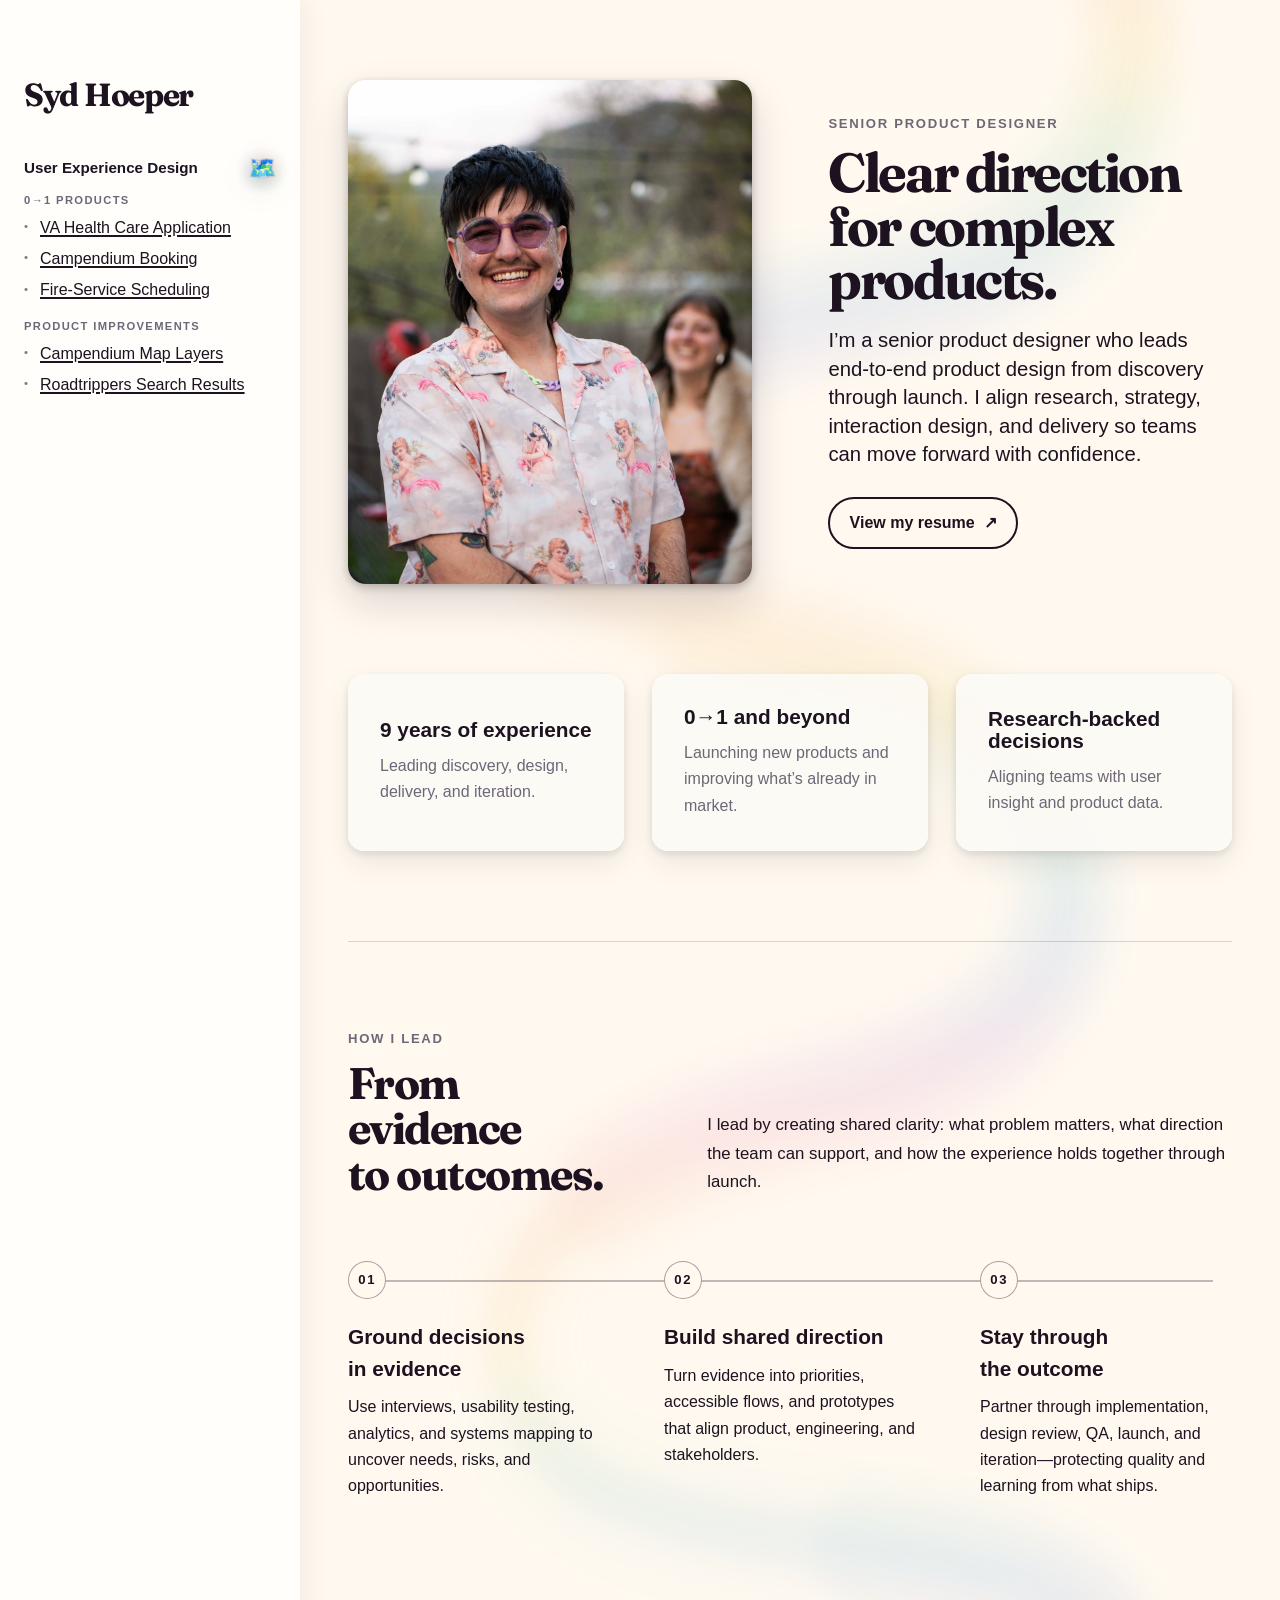
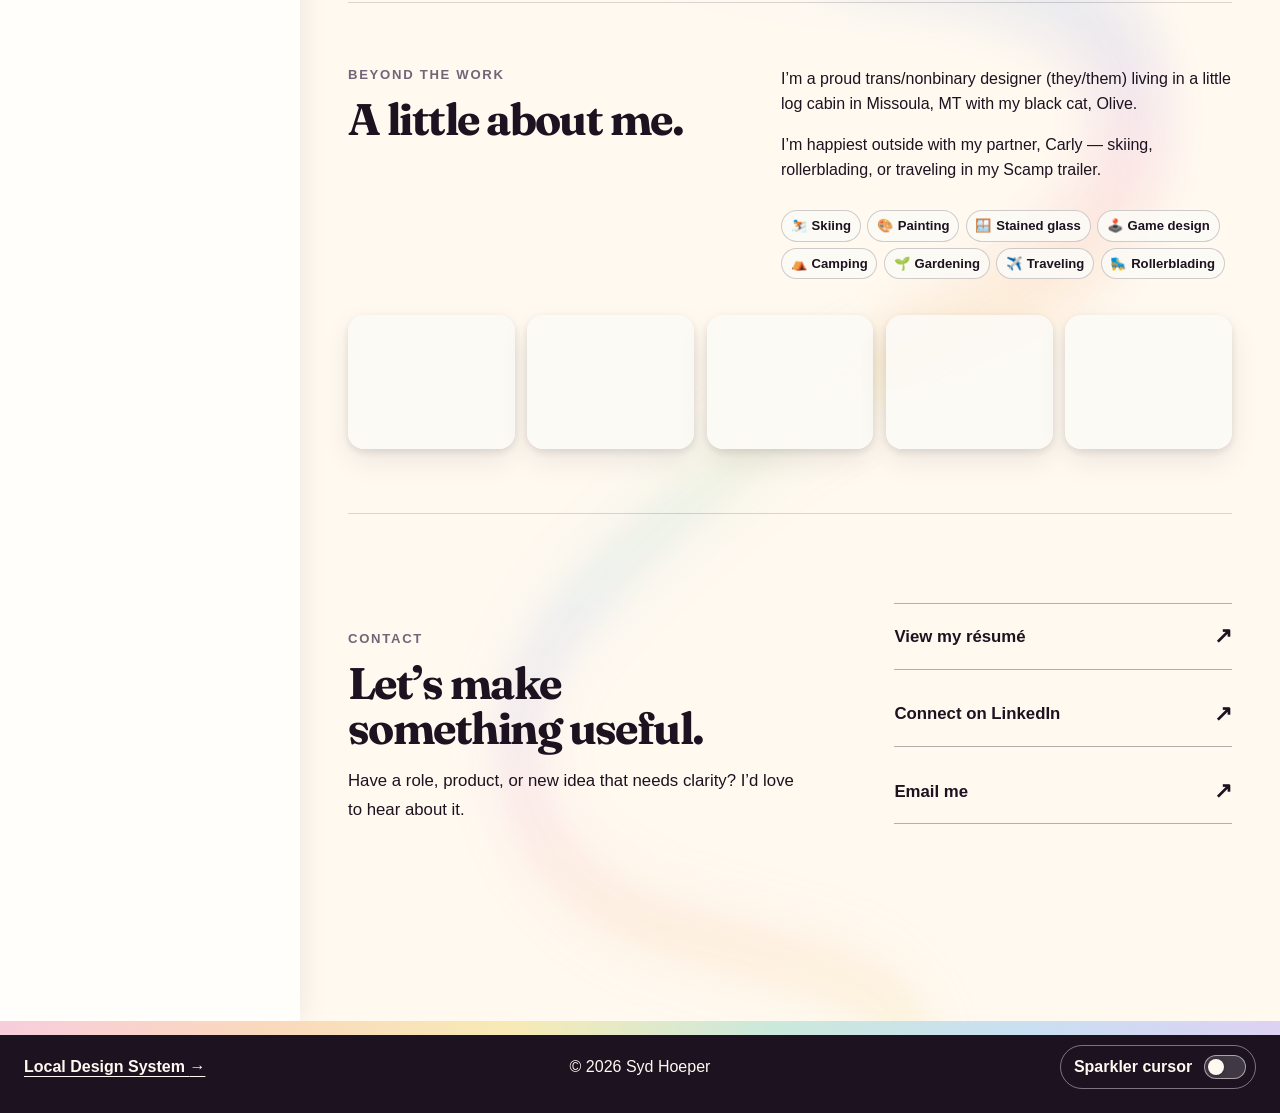
==== index.html @ aac51505 "Update portfolio contact email" ====
<!DOCTYPE html>
<html lang="en">
<head>
    <meta charset="UTF-8">

    <meta
        name="viewport"
        content="width=device-width, initial-scale=1.0"
    >

    <title>Syd Hoeper — Senior Product Designer</title>

    <meta
        name="description"
        content="Senior product designer with 9 years of experience leading end-to-end design, from discovery and research through launch and iteration."
    >
    <link rel="canonical" href="https://sphoeper.com/">

    <meta property="og:type" content="website">
    <meta property="og:site_name" content="Syd Hoeper">
    <meta property="og:url" content="https://sphoeper.com/">
    <meta property="og:title" content="Syd Hoeper — Senior Product Designer">
    <meta property="og:description" content="Senior product designer with 9 years of experience leading end-to-end design, from discovery and research through launch and iteration.">
    <meta property="og:image" content="https://sphoeper.com/images/social/syd-hoeper-social-preview.jpg">
    <meta property="og:image:width" content="1200">
    <meta property="og:image:height" content="630">
    <meta property="og:image:type" content="image/jpeg">
    <meta property="og:image:alt" content="Portrait of Syd Hoeper">

    <meta name="twitter:card" content="summary_large_image">
    <meta name="twitter:title" content="Syd Hoeper — Senior Product Designer">
    <meta name="twitter:description" content="Senior product designer with 9 years of experience leading end-to-end design, from discovery and research through launch and iteration.">
    <meta name="twitter:image" content="https://sphoeper.com/images/social/syd-hoeper-social-preview.jpg">
    <meta name="twitter:image:alt" content="Portrait of Syd Hoeper">

    <link rel="icon" type="image/png" sizes="32x32" href="favicon-32x32.png">
    <link rel="icon" type="image/png" sizes="192x192" href="favicon-192x192.png">
    <link rel="apple-touch-icon" sizes="180x180" href="apple-touch-icon.png">

    <link rel="stylesheet" href="style.css?v=80">
</head>

<body>

    <a class="skip-link" href="#main-content">Skip to main content</a>

    <aside class="sidebar">

        <nav class="navigation">
            <div class="navigation-header">
                <a href="#home" data-page="home" class="site-title">
                    <span class="site-title-name">Syd Hoeper</span>
                </a>

                <button class="mobile-nav-toggle" type="button" aria-expanded="false" aria-controls="navigation-menu" aria-label="Open navigation menu">
                    <span class="mobile-nav-icon" aria-hidden="true"></span>
                </button>
            </div>

            <div class="navigation-menu" id="navigation-menu">
                <div class="intro-links"></div>

                <section class="navigation-group">
                    <h2>User Experience Design<span class="navigation-heading-icon" aria-hidden="true">🗺️</span></h2>

                    <p class="navigation-subgroup">0→1 Products</p>

                    <a href="#va-pdfs" data-page="va-pdfs">
                        VA Health Care Application
                    </a>

                    <a href="#booking-platform" data-page="booking-platform">
                        Campendium Booking
                    </a>

                    <a href="#scheduling-product-creation" data-page="scheduling-product-creation">
                        Fire-Service Scheduling
                    </a>

                    <p class="navigation-subgroup">Product Improvements</p>

                    <a href="#map-redesign" data-page="map-redesign">
                        Campendium Map Layers
                    </a>

                    <a href="#search-redesign" data-page="search-redesign">
                        Roadtrippers Search Results
                    </a>

                </section>

            </div>

        </nav>

    </aside>

    <div class="mobile-nav-overlay" aria-hidden="true"></div>

    <main class="main-content" id="main-content" tabindex="-1" aria-busy="true">
        <p role="status">Loading...</p>
    </main>

    <footer class="site-footer">
        <a class="site-footer-link" href="#local-design-system" data-page="local-design-system">
            Local Design System <span aria-hidden="true">→</span>
        </a>
        <p class="site-footer-copyright">&copy; 2026 Syd Hoeper</p>
        <button class="sparkler-toggle" type="button" role="switch" aria-checked="false" data-sparkler-toggle>
            <span>Sparkler cursor</span>
            <span class="sparkler-toggle-track" aria-hidden="true"></span>
        </button>
    </footer>

    <script src="script.js?v=54"></script>

</body>
</html>
---- style.css ----
@import url("https://fonts.googleapis.com/css2?family=Fraunces:opsz,wght@9..144,600;9..144,700&display=swap");

* {
    box-sizing: border-box;
}

:root {
    --color-dark: #1C1220;
    --color-dark-rgb: 28, 18, 32;
    --color-background: #FFF9F0;
    --color-sidebar-background: #FFFEFB;
    --color-text: var(--color-dark);
    --color-selected-background: var(--color-dark);
    --color-selected-text: var(--color-background);
    --color-accent: #326CBC;
    --color-muted: #6F6677;
    --color-media-stage: #232323;
    --color-media-canvas: #E8E3DC;
    --color-rainbow-pink: #F2A8C4;
    --color-rainbow-peach: #F7BD91;
    --color-rainbow-yellow: #F3DC87;
    --color-rainbow-mint: #9FD7BE;
    --color-rainbow-blue: #9BC7EA;
    --color-rainbow-lavender: #C2AFE8;
    --gradient-rainbow: linear-gradient(
        90deg,
        var(--color-rainbow-pink),
        var(--color-rainbow-peach),
        var(--color-rainbow-yellow),
        var(--color-rainbow-mint),
        var(--color-rainbow-blue),
        var(--color-rainbow-lavender)
    );
    --footer-rainbow: linear-gradient(
        90deg,
        #F8CDDC,
        #FAD8BD,
        #F8EAB5,
        #CBE9DB,
        #C9DFF2,
        #DDD2F2
    );

    --space-1: 0.25rem;
    --space-2: 0.5rem;
    --space-3: 0.75rem;
    --space-4: 1rem;
    --space-5: 1.5rem;
    --space-6: 2rem;
    --space-7: 3rem;
    --space-8: 4rem;
    --space-9: 6rem;

    --radius-sm: 10px;
    --radius-md: 16px;
    --radius-lg: 24px;
    --radius-pill: 999px;
    --border-subtle: 1px solid rgba(var(--color-dark-rgb), 0.16);
    --transition-ui: 180ms ease;
    --control-min-height: 48px;
    --control-padding: 0.85rem 1.2rem;
    --control-border: 2px solid var(--color-dark);
    --control-font-weight: 650;
    --focus-ring: 3px solid var(--color-accent);
    --focus-offset: 4px;

    --font-body: "Avenir Next", Avenir, "Helvetica Neue", Helvetica, Arial, sans-serif;
    --font-display: "Fraunces", Georgia, "Times New Roman", serif;

    --type-eyebrow-size: 0.82rem;
    --type-eyebrow-weight: 650;
    --type-eyebrow-line-height: 1.2;
    --type-eyebrow-spacing: 0.13em;
    --type-hero-size: clamp(2.8rem, 6.2cqi, 5rem);
    --type-hero-line-height: 0.98;
    --type-hero-spacing: -0.045em;
    --type-lede-size: clamp(1.25rem, 2.3cqi, 1.65rem);
    --type-lede-line-height: 1.4;
    --type-section-heading-size: clamp(2.35rem, 5cqi, 3.7rem);
    --type-section-heading-line-height: 1.02;
    --type-section-heading-spacing: -0.035em;
    --type-section-copy-size: 1.05rem;
    --type-section-copy-line-height: 1.7;
    --type-card-heading-size: 1.3rem;
    --type-card-heading-line-height: 1.25;
    --type-body-line-height: 1.65;

    --surface-card: rgba(252, 250, 246, 0.92);
    --card-padding: clamp(1.35rem, 3vw, 2rem);
    --card-radius: var(--radius-md);
    --card-heading-size: var(--type-card-heading-size);
    --card-heading-line-height: var(--type-card-heading-line-height);
    --shadow-card:
        0 3px 8px rgba(var(--color-dark-rgb), 0.11),
        0 12px 30px rgba(var(--color-dark-rgb), 0.08);
    --metric-size: clamp(2.4rem, 6cqi, 4.2rem);

    --text-base: 16px;
    --text-title: 48px;
    --text-heading: 32px;
    --text-subheading: 24px;

    --sidebar-width: 300px;
    --page-padding: 24px;
    --content-gutter: 48px;
    --case-study-content-inset: calc(26.47% + clamp(1.5rem, 4.4vw, 3.7rem));

}

html {
    scroll-behavior: smooth;
    overflow-x: hidden;
}

body {
    display: grid;
    grid-template-columns: var(--sidebar-width) minmax(0, 1fr);
    align-items: start;
    position: relative;
    isolation: isolate;
    margin: 0;
    background: var(--color-background);
    color: var(--color-text);
    font-family: var(--font-body);
    font-size: var(--text-base);
    overflow-x: hidden;
}

body::before {
    content: "";
    position: fixed;
    z-index: 0;
    inset: 0 auto 0 0;
    width: var(--sidebar-width);
    background: var(--color-sidebar-background);
    pointer-events: none;
}

button,
input,
select,
textarea {
    font: inherit;
}

:focus-visible {
    outline: var(--focus-ring);
    outline-offset: var(--focus-offset);
}

a {
    color: var(--color-text);
    text-decoration-color: currentColor;
    text-decoration-thickness: 2px;
    text-underline-offset: 3px;
    transition: color var(--transition-ui), text-decoration-color var(--transition-ui);
}

.visually-hidden {
    position: absolute !important;
    width: 1px !important;
    height: 1px !important;
    padding: 0 !important;
    margin: -1px !important;
    overflow: hidden !important;
    clip: rect(0, 0, 0, 0) !important;
    white-space: nowrap !important;
    border: 0 !important;
}

.skip-link {
    position: fixed;
    z-index: 1000;
    top: 0.75rem;
    left: 0.75rem;
    padding: 0.75rem 1rem;
    background: var(--color-dark);
    color: var(--color-background);
    font-weight: 700;
    transform: translateY(calc(-100% - 1rem));
}

.skip-link:focus {
    transform: translateY(0);
}

a:hover {
    color: var(--color-accent);
    text-decoration-line: underline;
    text-decoration-color: var(--color-accent);
    text-decoration-thickness: 2px;
    text-underline-offset: 3px;
}

.sidebar {
    position: relative;
    z-index: 1;
    width: var(--sidebar-width);
    min-width: 0;
    min-height: 100vh;
    align-self: stretch;

    padding: 80px var(--page-padding);

    background: var(--color-sidebar-background);
    box-shadow: 6px 0 24px rgba(var(--color-dark-rgb), 0.06);
}

.navigation {
    width: 100%;
}

.navigation-header,
.navigation-menu {
    width: 100%;
}

.mobile-nav-toggle,
.mobile-nav-overlay {
    display: none;
}

.site-title {
    display: flex;
    flex-direction: column;
    align-items: flex-start;
    gap: 0.55rem;
    white-space: nowrap;

    margin-bottom: 56px;

    color: var(--color-text);

    text-decoration: none !important;
}

.site-title-name {
    font-family: var(--font-display);
    font-size: 32px;
    font-weight: 700;
    line-height: 0.92;
    letter-spacing: -0.04em;
}

.site-title:hover {
    color: var(--color-accent);
    opacity: 1;
    text-decoration-line: underline !important;
    text-decoration-color: var(--color-accent) !important;
}

.intro-links {
    margin-bottom: 42px;
}

.intro-links:empty {
    display: none;
}

.navigation-group {
    margin: 0;
    padding: 0 0 36px;
}

.navigation-group + .navigation-group {
    padding-top: 34px;
    border-top: 1px solid rgba(var(--color-dark-rgb), 0.12);
}

.navigation-group:last-child {
    padding-bottom: 0;
}

.navigation-subgroup {
    margin: 18px 0 7px;
    color: var(--color-muted);
    font-size: 0.7rem;
    font-weight: 700;
    line-height: 1.2;
    letter-spacing: 0.12em;
    text-transform: uppercase;
}

.navigation-group h2 + .navigation-subgroup {
    margin-top: 0;
}

.navigation h2 {
    display: grid;
    grid-template-columns: minmax(0, 1fr) 28px;
    align-items: center;
    column-gap: 10px;
    min-height: 28px;
    margin: 0 0 12px;
    font-size: 0.95rem;
    line-height: 1.2;
    font-weight: 650;
    white-space: nowrap;
}

.navigation-heading-icon {
    position: relative;
    isolation: isolate;
    display: grid;
    width: 28px;
    height: 28px;
    margin: 0;
    justify-self: end;
    font-size: 1.45rem;
    font-weight: 400;
    line-height: 1;
    place-items: center;
    filter:
        drop-shadow(0 4px 7px rgba(var(--color-dark-rgb), 0.18))
        drop-shadow(0 8px 14px rgba(var(--color-dark-rgb), 0.08));
}

.navigation-heading-icon::before {
    position: absolute;
    z-index: -1;
    inset: -3px;
    border-radius: 50%;
    background: conic-gradient(
        var(--color-rainbow-pink),
        var(--color-rainbow-yellow),
        var(--color-rainbow-mint),
        var(--color-rainbow-blue),
        var(--color-rainbow-lavender),
        var(--color-rainbow-pink)
    );
    content: "";
    filter: blur(8px);
    opacity: 0.2;
}

.navigation a {
    display: block;

    width: fit-content;
    padding: 3px 8px;
    max-width: 100%;

    margin: 6px 0;

    color: var(--color-text);

    font-size: var(--text-base);
    line-height: 1.2;

    text-decoration: underline;
    text-decoration-thickness: 2px;
    text-underline-offset: 2px;
}

.navigation-group > a {
    position: relative;
    max-width: 100%;
    margin-left: 0;
    padding-left: 16px;
    transition: color var(--transition-ui), background-color var(--transition-ui), transform var(--transition-ui);
}

.navigation-group > a::before {
    content: "\2022";
    position: absolute;
    top: calc(3px + 0.833em);
    left: 0;
    color: currentColor;
    font-size: 0.72em;
    line-height: 1;
    opacity: 0.55;
    text-decoration: none;
    transform: translateY(-50%);
}

.navigation-group > a:hover {
    font-weight: 600;
    text-decoration-thickness: 3px;
    text-underline-offset: 4px;
    transform: translateX(3px);
}

.navigation .site-title {
    width: 100%;
    margin: 0 0 44px 0;
    padding: 0;
    text-decoration: none;
}

.navigation a:hover {
    color: var(--color-accent);
    opacity: 1;
    text-decoration-line: underline;
    text-decoration-color: var(--color-accent);
}

.navigation a.active {
    font-weight: 400;
    background: var(--color-selected-background);
    color: var(--color-selected-text);
    text-decoration: none;
}

.navigation a.active:hover {
    background: var(--color-accent);
    color: white;
    text-decoration-line: underline;
    text-decoration-color: white;
}

.navigation .site-title.active {
    background: transparent;
    color: var(--color-text);
    text-decoration: none;
    font-weight: 700;
}

.site-title,
.site-title:visited {
    text-decoration: none;
}

.main-content {
    position: relative;
    z-index: 1;
    width: 100%;
    min-height: 100vh;
    max-width: 1050px;

    padding: 80px var(--content-gutter) 120px;

    font-size: var(--text-base);
    line-height: 1.5;
}

.main-content h1 {
    margin: 0 0 0.75rem;

    font-family: var(--font-display);
    font-size: clamp(2.6rem, 5vw, 4.25rem);
    font-weight: 700;
    line-height: 0.98;
    letter-spacing: -0.035em;
    text-wrap: balance;
}

.main-content h1::after {
    display: block;
    width: clamp(76px, 11vw, 132px);
    height: 8px;
    margin-top: 0.65rem;
    border-radius: var(--radius-pill);
    background: var(--gradient-rainbow);
    content: "";
    filter: blur(3px);
    opacity: 0.46;
}

.main-content .home-page h1::after {
    content: none;
}

.main-content h2 {
    margin-top: 45px;

    font-size: var(--text-subheading);
}

.main-content:has(.not-found-page) {
    max-width: none;
}

.not-found-page {
    position: relative;
    isolation: isolate;
    display: grid;
    min-height: calc(100vh - 200px);
    place-items: center;
    overflow: hidden;
    border: var(--border-subtle);
    border-radius: var(--radius-lg);
    background: rgba(255, 254, 251, 0.62);
}

.not-found-page::before {
    content: "";
    position: absolute;
    z-index: -1;
    width: min(76vw, 760px);
    aspect-ratio: 1;
    border-radius: 50%;
    background:
        conic-gradient(
            from 35deg,
            var(--color-rainbow-pink),
            var(--color-rainbow-yellow),
            var(--color-rainbow-mint),
            var(--color-rainbow-blue),
            var(--color-rainbow-lavender),
            var(--color-rainbow-pink)
        );
    opacity: 0.18;
    filter: blur(72px);
    transform: translate(32%, 26%) scale(1.08, 0.72);
}

.not-found-copy {
    width: min(100%, 690px);
    padding: clamp(2rem, 7vw, 5rem);
}

.not-found-copy > p:not(.project-eyebrow) {
    max-width: 610px;
    margin: 1.4rem 0 2rem;
    font-size: clamp(1.08rem, 2vw, 1.3rem);
    line-height: 1.65;
}

.not-found-home-link {
    display: inline-flex;
    min-height: 48px;
    align-items: center;
    gap: 0.65rem;
    padding: 0.8rem 1.25rem;
    border: 2px solid var(--color-dark);
    border-radius: var(--radius-pill);
    background: var(--color-dark);
    color: var(--color-background);
    font-weight: 700;
    text-decoration: none;
    transition: background-color var(--transition-ui), border-color var(--transition-ui), transform var(--transition-ui);
}

.not-found-home-link:hover,
.not-found-home-link:focus-visible {
    border-color: var(--color-accent);
    background: var(--color-accent);
    color: white;
    text-decoration: underline;
    text-decoration-thickness: 2px;
    text-underline-offset: 3px;
    transform: translateY(-2px);
}

/* Shared action and text-link primitives. Page-specific classes can add layout
   without redefining the site's interaction language. */
.ui-action {
    display: inline-flex;
    min-height: var(--control-min-height);
    align-items: center;
    justify-content: center;
    gap: 0.6rem;
    padding: var(--control-padding);
    border: var(--control-border);
    border-radius: var(--radius-pill);
    background: transparent;
    color: var(--color-dark);
    font-weight: var(--control-font-weight);
    line-height: 1.1;
    text-decoration: none;
    cursor: pointer;
    transition: background-color var(--transition-ui), border-color var(--transition-ui), color var(--transition-ui), transform var(--transition-ui), box-shadow var(--transition-ui);
}

.ui-action--primary {
    background: var(--color-dark);
    color: var(--color-background);
}

.ui-action:hover,
.ui-action:focus-visible {
    border-color: var(--color-accent);
    background: var(--color-accent);
    color: white;
    text-decoration: none;
    box-shadow: 0 5px 14px rgba(var(--color-dark-rgb), 0.2);
    transform: translateY(-2px);
}

.ui-action:disabled,
.ui-action[aria-disabled="true"] {
    border-color: rgba(var(--color-dark-rgb), 0.22);
    background: transparent;
    color: var(--color-muted);
    cursor: not-allowed;
    opacity: 0.62;
    box-shadow: none;
    transform: none;
}

.ui-text-link {
    color: var(--color-dark);
    font-weight: var(--control-font-weight);
    text-decoration-thickness: 2px;
    text-underline-offset: 3px;
}

.site-toast {
    position: fixed;
    z-index: 1200;
    right: clamp(1rem, 3vw, 2rem);
    bottom: clamp(1rem, 3vw, 2rem);
    max-width: min(360px, calc(100vw - 2rem));
    padding: 0.85rem 1.1rem;
    border: 1px solid rgba(255, 255, 255, 0.24);
    border-radius: var(--radius-pill);
    background: var(--color-dark);
    box-shadow: 0 10px 30px rgba(var(--color-dark-rgb), 0.28);
    color: var(--color-background);
    font-weight: var(--control-font-weight);
    opacity: 0;
    pointer-events: none;
    transform: translateY(0.75rem);
    transition: opacity var(--transition-ui), transform var(--transition-ui);
}

.site-toast.is-visible {
    opacity: 1;
    transform: translateY(0);
}

.site-toast--anchored {
    position: absolute;
    top: calc(100% + 0.5rem);
    right: auto;
    bottom: auto;
    left: 0;
    padding: 0.2rem 0;
    border: 0;
    border-radius: 0;
    background: transparent;
    box-shadow: none;
    color: var(--color-muted);
    font-size: 0.78rem;
    letter-spacing: 0.02em;
    transform: translateY(-0.65rem);
}

.site-toast--anchored.is-visible {
    transform: translateY(0);
}

@media (prefers-reduced-motion: reduce) {
    .site-toast {
        transition: none;
    }
}

.main-content img,
.main-content video {
    display: block;

    max-width: 100%;
    height: auto;

    margin: 30px 0;
}

.art-gallery-page h1 {
    margin-bottom: 2rem;
}

.project-eyebrow {
    display: block;
    margin: 0 0 0.85rem;
    color: var(--color-muted);
    font-size: var(--type-eyebrow-size);
    font-weight: var(--type-eyebrow-weight);
    line-height: var(--type-eyebrow-line-height);
    letter-spacing: var(--type-eyebrow-spacing);
    text-transform: uppercase;
}

.project-video-page h1 {
    margin-bottom: 2rem;
}

.main-content:has(.project-video-page) {
    max-width: none;
}

.project-video {
    display: block;
    width: 75%;
    max-width: none;
    height: auto;
    margin: 0 auto;
    background: var(--color-dark);
}

.art-grid {
    display: grid;
    grid-template-columns: repeat(2, minmax(0, 1fr));
    align-items: start;
    gap: clamp(16px, 3vw, 30px);
}

.art-grid figure {
    min-width: 0;
    margin: 0;
}

.art-gallery-item {
    display: block;
    width: 100%;
    padding: 0;
    overflow: hidden;
    border: 0;
    border-radius: var(--card-radius);
    background: transparent;
    cursor: zoom-in;
    transition: box-shadow var(--transition-ui), transform var(--transition-ui);
}

.art-grid img,
.art-gallery-item img,
.art-gallery-item video {
    display: block;
    width: 100%;
    max-width: none;
    height: auto;
    margin: 0;
    border-radius: inherit;
}

.art-gallery-item[data-gallery-type="video"] {
    position: relative;
}

.art-gallery-item[data-gallery-type="video"]::after {
    content: "\25B6";
    position: absolute;
    top: 50%;
    left: 50%;
    display: grid;
    width: 52px;
    height: 52px;
    border-radius: 50%;
    background: rgba(var(--color-dark-rgb), 0.78);
    color: white;
    font-size: 1.25rem;
    line-height: 1;
    place-items: center;
    transform: translate(-50%, -50%);
    pointer-events: none;
}

.stained-glass-grid {
    grid-template-columns: repeat(3, minmax(0, 1fr));
}

.stained-glass-grid .art-gallery-item {
    aspect-ratio: 1;
    overflow: hidden;
    background: var(--color-media-canvas);
}

.stained-glass-grid .art-gallery-item img,
.stained-glass-grid .art-gallery-item video {
    height: 100%;
    object-fit: cover;
    transition: transform 180ms ease;
}

.stained-glass-grid .art-gallery-item:hover img,
.stained-glass-grid .art-gallery-item:hover video {
    transform: scale(1.03);
}

.art-gallery-item:focus-visible {
    outline: 3px solid var(--color-text);
    outline-offset: 4px;
    box-shadow:
        -10px 8px 25px rgba(242, 168, 196, 0.13),
        10px 8px 25px rgba(155, 199, 234, 0.13);
}

.art-gallery-item:hover {
    outline: 3px solid var(--color-accent);
    outline-offset: 4px;
    box-shadow:
        -10px 8px 25px rgba(242, 168, 196, 0.13),
        10px 8px 25px rgba(155, 199, 234, 0.13);
    transform: translateY(-2px);
}

.emora-gallery-page {
    width: 100%;
    min-width: 0;
}

.emora-carousel {
    width: min(100%, 940px);
    max-width: 100%;
    min-width: 0;
    margin: 0 auto;
    padding: 0;
}

.emora-carousel-viewport {
    position: relative;
    width: 100%;
    min-width: 0;
    height: clamp(440px, 72vh, 740px);
    overflow: hidden;
    border: 1px solid rgba(var(--color-dark-rgb), 0.1);
    border-radius: 28px;
    background: var(--color-media-canvas);
    box-shadow:
        0 2px 5px rgba(var(--color-dark-rgb), 0.08),
        0 18px 44px rgba(var(--color-dark-rgb), 0.12);
    isolation: isolate;
}

.emora-carousel-slide {
    width: 100%;
    height: 100%;
    margin: 0;
}

.emora-carousel-slide[hidden] {
    display: none;
}

.emora-carousel-slide > img,
.emora-carousel-slide > video {
    display: block;
    width: 100%;
    max-width: none;
    height: 100%;
    margin: 0;
    object-fit: contain;
}

.emora-carousel-slide > video {
    background: var(--color-dark);
}

.emora-carousel-arrow {
    position: absolute;
    z-index: 2;
    top: 50%;
    display: grid;
    width: 46px;
    height: 46px;
    padding: 0;
    border: 0;
    border: 1px solid rgba(255, 255, 255, 0.6);
    border-radius: 50%;
    background: rgba(248, 248, 248, 0.78);
    box-shadow: 0 3px 14px rgba(var(--color-dark-rgb), 0.18);
    -webkit-backdrop-filter: blur(18px) saturate(1.35);
    backdrop-filter: blur(18px) saturate(1.35);
    color: var(--color-dark);
    font-family: -apple-system, BlinkMacSystemFont, "SF Pro Display", sans-serif;
    font-size: 2.25rem;
    font-weight: 300;
    line-height: 0.8;
    cursor: pointer;
    place-items: center;
    transform: translateY(-50%);
    transition: background-color 180ms ease, transform 180ms ease;
}

.emora-carousel-arrow.previous {
    left: 1rem;
}

.emora-carousel-arrow.next {
    right: 1rem;
}

.emora-carousel-arrow[hidden] {
    display: none;
}

.emora-carousel-arrow:hover,
.emora-carousel-arrow:focus-visible {
    background: rgba(255, 255, 255, 0.96);
    color: var(--color-accent);
}

.emora-carousel-arrow:hover {
    transform: translateY(-50%) scale(1.05);
}

.emora-carousel-arrow:focus-visible {
    outline-color: var(--color-accent);
}

.emora-carousel-controls {
    display: grid;
    gap: 0.55rem;
    padding-top: 1.15rem;
}

.emora-carousel-thumbnails {
    display: grid;
    grid-template-columns: repeat(var(--thumbnail-count, 10), minmax(0, 1fr));
    gap: clamp(0.6rem, 1.2vw, 0.9rem);
    margin: 0;
    padding: 0.65rem 0.35rem;
}

.emora-carousel-thumbnail {
    position: relative;
    width: 100%;
    max-width: 78px;
    height: auto;
    max-height: 104px;
    aspect-ratio: var(--thumbnail-aspect-ratio, 3 / 4);
    justify-self: center;
    padding: 0;
    overflow: hidden;
    border: 3px solid transparent;
    border-radius: 16px;
    background: var(--color-media-canvas);
    box-shadow: 0 5px 16px rgba(var(--color-dark-rgb), 0.14);
    cursor: pointer;
    opacity: 0.66;
    transform: scale(0.96);
    transition: border-color 220ms ease, box-shadow 220ms ease, opacity 220ms ease, transform 220ms ease;
}

.emora-carousel-thumbnail img,
.emora-carousel-thumbnail video {
    display: block;
    width: 100%;
    max-width: none;
    height: 100%;
    margin: 0;
    object-fit: cover;
    pointer-events: none;
}

.emora-carousel-thumbnail[data-video-thumbnail]::after {
    content: "\25B6";
    position: absolute;
    top: 50%;
    left: 50%;
    display: grid;
    width: 26px;
    height: 26px;
    border-radius: 50%;
    background: rgba(var(--color-dark-rgb), 0.76);
    color: white;
    font-size: 0.7rem;
    line-height: 1;
    place-items: center;
    transform: translate(-50%, -50%);
    pointer-events: none;
}

.emora-carousel-thumbnail:hover {
    border-color: var(--color-accent);
    opacity: 1;
    transform: translateY(-2px) scale(1);
}

.emora-carousel-thumbnail:focus-visible {
    border-color: var(--color-accent);
    opacity: 1;
    transform: translateY(-2px) scale(1);
}

.emora-carousel-thumbnail[aria-current="true"] {
    border-color: var(--color-accent);
    opacity: 1;
    box-shadow:
        0 0 0 1px rgba(255, 255, 255, 0.9),
        0 8px 22px rgba(var(--color-dark-rgb), 0.2);
    transform: scale(1.06);
}

.gallery-lightbox {
    position: fixed;
    inset: 0;
    width: 100vw;
    height: 100dvh;
    max-width: none;
    max-height: none;
    margin: 0;
    padding: 1.5rem;
    border: 0;
    background: rgba(var(--color-dark-rgb), 0.96);
    color: white;
}

.gallery-lightbox[open] {
    display: grid;
    grid-template-columns: 64px minmax(0, 1fr) 64px;
    align-items: center;
}

.gallery-lightbox::backdrop {
    background: rgba(var(--color-dark-rgb), 0.96);
}

.gallery-lightbox figure {
    display: grid;
    min-width: 0;
    height: 100%;
    margin: 0;
    place-items: center;
}

.gallery-lightbox img,
.gallery-lightbox video {
    display: block;
    width: auto;
    height: auto;
    max-width: 100%;
    max-height: calc(100dvh - 5rem);
    margin: 0;
    object-fit: contain;
}

.gallery-lightbox [hidden] {
    display: none;
}

.gallery-lightbox figcaption {
    position: fixed;
    right: 1.5rem;
    bottom: 1rem;
    left: 1.5rem;
    text-align: center;
}

.gallery-lightbox button {
    border: 0;
    background: rgba(255, 255, 255, 0.12);
    color: white;
    cursor: pointer;
    transition: background-color var(--transition-ui), transform var(--transition-ui), box-shadow var(--transition-ui);
}

.gallery-lightbox button:hover,
.gallery-lightbox button:focus-visible {
    background: var(--color-accent);
    color: white;
    box-shadow: 0 0 0 2px white;
    transform: scale(1.08);
}

.gallery-lightbox button:focus-visible {
    outline-color: white;
}

.gallery-lightbox-nav {
    width: 48px;
    height: 48px;
    border-radius: 50%;
    font-size: 1.75rem;
    line-height: 1;
}

.gallery-lightbox-close {
    position: fixed;
    z-index: 1;
    top: 1rem;
    right: 1rem;
    width: 48px;
    height: 48px;
    border-radius: 50%;
    font-size: 2rem;
    line-height: 1;
}

body:has(.gallery-lightbox[open]) {
    overflow: hidden;
}

.case-study-navigation {
    display: grid;
    grid-template-columns: repeat(2, minmax(0, 1fr));
    gap: clamp(1rem, 3vw, 1.75rem);
    margin-top: clamp(4rem, 9vw, 8rem);
    padding-top: clamp(2rem, 4vw, 3rem);
    border-top: 1px solid rgba(var(--color-dark-rgb), 0.18);
}

.case-study-navigation-link {
    display: flex;
    min-width: 0;
    min-height: 132px;
    flex-direction: column;
    justify-content: space-between;
    gap: 1rem;
    padding: var(--card-padding);
    border: 1px solid rgba(var(--color-dark-rgb), 0.18);
    border-radius: var(--card-radius);
    background: var(--surface-card);
    box-shadow: var(--shadow-card);
    color: var(--color-dark);
    text-decoration: none;
    transition: border-color var(--transition-ui), box-shadow var(--transition-ui), color var(--transition-ui), transform var(--transition-ui);
}

.case-study-navigation-link.next {
    align-items: flex-end;
    text-align: right;
}

.case-study-navigation-direction {
    color: var(--color-muted);
    font-size: 0.82rem;
    font-weight: 650;
    letter-spacing: 0.08em;
    text-transform: uppercase;
}

.case-study-navigation-link strong {
    font-family: var(--font-display);
    font-size: clamp(1.2rem, 2.5vw, 1.65rem);
    line-height: 1.15;
}

.case-study-navigation-link:hover {
    border-color: var(--color-accent);
    color: var(--color-accent);
    text-decoration-line: underline;
    text-decoration-color: var(--color-accent);
    box-shadow:
        var(--shadow-card),
        -12px 10px 28px rgba(242, 168, 196, 0.1),
        12px 10px 28px rgba(155, 199, 234, 0.1);
    transform: translateY(-2px);
}

.case-study-navigation-link:hover .case-study-navigation-direction {
    color: var(--color-accent);
}

.case-study-navigation-link:focus-visible {
    border-color: var(--color-accent);
    box-shadow:
        var(--shadow-card),
        -12px 10px 28px rgba(242, 168, 196, 0.1),
        12px 10px 28px rgba(155, 199, 234, 0.1);
    outline: 3px solid var(--color-accent);
    outline-offset: 3px;
}

/* Reusable case-study disclosure: aligns its toggle with section body copy. */
.case-study-disclosure {
    margin-top: clamp(1.75rem, 4vw, 3rem);
}

.case-study-disclosure > summary {
    display: inline-flex;
    align-items: center;
    gap: 0.75rem;
    margin-left: var(--case-study-content-inset);
    padding: 0.9rem 1.2rem;
    border: 2px solid var(--color-dark);
    border-radius: 999px;
    color: var(--color-dark);
    font-weight: 700;
    cursor: pointer;
    list-style: none;
    transition: background-color 180ms ease, color 180ms ease;
}

.case-study-disclosure > summary::-webkit-details-marker {
    display: none;
}

.case-study-disclosure > summary:hover,
.case-study-disclosure > summary:focus-visible {
    background: var(--color-accent);
    color: white;
    text-decoration: underline;
    text-decoration-thickness: 2px;
    text-underline-offset: 4px;
}

.case-study-disclosure > summary:focus-visible {
    outline: 3px solid var(--color-dark);
    outline-offset: 4px;
}

.case-study-disclosure .case-study-summary-open {
    display: none;
}

.case-study-disclosure[open] .case-study-summary-closed {
    display: none;
}

.case-study-disclosure[open] .case-study-summary-open {
    display: inline;
}

.case-study-disclosure > summary .case-study-summary-icon {
    display: block;
    width: 0.8rem;
    height: 0.8rem;
    flex: 0 0 0.8rem;
    background: currentColor;
    font-size: 0;
    line-height: 0;
    -webkit-mask: url("data:image/svg+xml,%3Csvg xmlns='http://www.w3.org/2000/svg' viewBox='0 0 12 12'%3E%3Cpath d='M2 3.5 6 8.5 10 3.5' fill='none' stroke='black' stroke-width='2' stroke-linecap='round' stroke-linejoin='round'/%3E%3C/svg%3E") center / contain no-repeat;
    mask: url("data:image/svg+xml,%3Csvg xmlns='http://www.w3.org/2000/svg' viewBox='0 0 12 12'%3E%3Cpath d='M2 3.5 6 8.5 10 3.5' fill='none' stroke='black' stroke-width='2' stroke-linecap='round' stroke-linejoin='round'/%3E%3C/svg%3E") center / contain no-repeat;
    transform: none;
    transform-origin: center;
}

.case-study-disclosure[open] > summary .case-study-summary-icon {
    transform: scaleY(-1);
}

.case-study-disclosure > :not(summary) {
    padding: clamp(1.5rem, 4vw, 3rem);
    border-radius: var(--card-radius);
    background: rgba(var(--color-dark-rgb), 0.035);
    box-shadow: inset 0 0 0 1px rgba(var(--color-dark-rgb), 0.035);
}

@container (max-width: 720px) {
    .case-study-disclosure > summary {
        margin-left: 0;
    }
}

.cursor-sparkle {
    position: fixed;
    z-index: 9999;
    top: 0;
    left: 0;
    pointer-events: none;
    user-select: none;
    opacity: 0;
    color: #f4c430;
    font-family: Arial, sans-serif;
    font-weight: 700;
    line-height: 1;
    filter: drop-shadow(0 1px 3px rgba(155, 103, 0, 0.24));
    animation: cursor-sparkle-fade 600ms ease-out forwards;
    will-change: transform, opacity;
}

@keyframes cursor-sparkle-fade {
    0% {
        opacity: 0;
        transform: translate(-50%, -50%) scale(0.45) rotate(0deg);
    }

    24% {
        opacity: 0.72;
    }

    100% {
        opacity: 0;
        transform:
            translate(
                calc(-50% + var(--sparkle-drift-x)),
                calc(-50% + var(--sparkle-drift-y))
            )
            scale(0.9)
            rotate(var(--sparkle-rotation));
    }
}

@media (prefers-reduced-motion: reduce) {
    html {
        scroll-behavior: auto;
    }

    .cursor-sparkle {
        display: none;
    }

    *,
    *::before,
    *::after {
        scroll-behavior: auto !important;
        transition-duration: 0.01ms !important;
        animation-duration: 0.01ms !important;
        animation-iteration-count: 1 !important;
    }
}

.site-footer {
    position: relative;
    z-index: 1;
    display: grid;
    grid-column: 1 / -1;
    grid-template-columns: minmax(0, 1fr) auto minmax(0, 1fr);
    width: 100%;
    align-items: center;
    gap: 1.5rem;
    padding: 24px;
    border: 0;
    background: var(--color-text);
    box-shadow: none;
    color: var(--color-background);
    outline: 0;
}

.site-footer::before {
    position: absolute;
    top: 0;
    right: 0;
    left: 0;
    height: 14px;
    background: var(--footer-rainbow);
    border: 0;
    box-shadow: none;
    content: "";
    filter: none;
    outline: 0;
    pointer-events: none;
}

.site-footer p {
    margin: 0;
}

.site-footer-copyright {
    justify-self: center;
    text-align: center;
}

.site-footer-link {
    color: inherit;
    font-weight: 650;
    text-decoration: underline;
    text-decoration-thickness: 1px;
    text-underline-offset: 4px;
}

.site-footer-link:hover,
.site-footer-link:focus-visible {
    color: white;
    text-decoration-thickness: 2px;
}

.site-footer-link:focus-visible {
    border-radius: 3px;
    outline: 3px solid var(--color-accent);
    outline-offset: 4px;
}

.sparkler-toggle {
    display: inline-flex;
    justify-self: end;
    min-height: 44px;
    align-items: center;
    gap: 0.75rem;
    padding: 0.45rem 0.55rem 0.45rem 0.8rem;
    border: 1px solid rgba(255, 255, 255, 0.42);
    border-radius: var(--radius-pill);
    background: transparent;
    color: inherit;
    font: inherit;
    font-weight: 650;
    cursor: pointer;
}

.sparkler-toggle:hover {
    border-color: currentColor;
    text-decoration: underline;
    text-decoration-thickness: 2px;
    text-underline-offset: 3px;
}

.sparkler-toggle:focus-visible {
    outline: 3px solid var(--color-accent);
    outline-offset: 3px;
}

.sparkler-toggle-track {
    position: relative;
    display: block;
    width: 42px;
    height: 24px;
    flex: 0 0 auto;
    border: 1px solid rgba(255, 255, 255, 0.55);
    border-radius: var(--radius-pill);
    background: rgba(255, 255, 255, 0.16);
    transition: background-color 180ms ease;
}

.sparkler-toggle-track::after {
    content: "";
    position: absolute;
    top: 3px;
    left: 3px;
    width: 16px;
    height: 16px;
    border-radius: 50%;
    background: var(--color-background);
    box-shadow: 0 1px 4px rgba(0, 0, 0, 0.28);
    transition: transform 180ms ease, background-color 180ms ease;
}

.sparkler-toggle[aria-checked="true"] .sparkler-toggle-track {
    background: #f4c430;
}

.sparkler-toggle[aria-checked="true"] .sparkler-toggle-track::after {
    background: var(--color-dark);
    transform: translateX(18px);
}

@media screen and (max-width: 850px) {

    body {
        display: block;
        background: var(--color-background);
    }

    body::before {
        display: none;
    }

    .site-footer {
        grid-template-columns: 1fr;
        align-items: flex-start;
    }

    .site-footer-copyright,
    .sparkler-toggle {
        justify-self: start;
        text-align: left;
    }

    .sidebar {
        position: sticky;
        z-index: 100;
        top: 0;
        width: 100%;
        min-height: 0;
        padding: 0;
        border-bottom: 1px solid rgba(var(--color-dark-rgb), 0.2);
        background: var(--color-sidebar-background);
        box-shadow: 0 4px 18px rgba(var(--color-dark-rgb), 0.08);
    }

    .navigation-header {
        display: flex;
        min-height: 72px;
        align-items: center;
        justify-content: space-between;
        gap: 1rem;
        padding: 0 var(--page-padding);
    }

    .navigation .site-title {
        width: fit-content;
        margin: 0;
        padding: 0;
    }

    .mobile-nav-toggle {
        position: relative;
        display: grid;
        width: 48px;
        height: 48px;
        flex: 0 0 auto;
        padding: 0;
        border: 0;
        border-radius: 50%;
        background: transparent;
        color: var(--color-dark);
        cursor: pointer;
        place-items: center;
    }

    .mobile-nav-toggle:hover,
    .mobile-nav-toggle:focus-visible {
        background: rgba(var(--color-dark-rgb), 0.08);
        box-shadow: inset 0 0 0 2px rgba(var(--color-dark-rgb), 0.34);
        transform: scale(1.04);
    }

    .mobile-nav-icon,
    .mobile-nav-icon::before,
    .mobile-nav-icon::after {
        display: block;
        width: 24px;
        height: 2px;
        border-radius: 999px;
        background: currentColor;
        transition: transform 180ms ease, background-color 180ms ease;
    }

    .mobile-nav-icon {
        position: relative;
    }

    .mobile-nav-icon::before,
    .mobile-nav-icon::after {
        position: absolute;
        left: 0;
        content: "";
    }

    .mobile-nav-icon::before { top: -7px; }
    .mobile-nav-icon::after { top: 7px; }

    .navigation-menu {
        position: absolute;
        top: 100%;
        right: 0;
        left: 0;
        display: none;
        max-height: calc(100dvh - 72px);
        overflow-y: auto;
        padding: 1.5rem var(--page-padding) 2rem;
        border-top: 1px solid rgba(var(--color-dark-rgb), 0.16);
        background: var(--color-sidebar-background);
        box-shadow: 0 18px 32px rgba(var(--color-dark-rgb), 0.16);
        overscroll-behavior: contain;
    }

    .mobile-navigation-open .navigation-menu {
        display: block;
    }

    .mobile-navigation-open .mobile-nav-icon {
        background: transparent;
    }

    .mobile-navigation-open .mobile-nav-icon::before {
        transform: translateY(7px) rotate(45deg);
    }

    .mobile-navigation-open .mobile-nav-icon::after {
        transform: translateY(-7px) rotate(-45deg);
    }

    .mobile-nav-overlay {
        position: fixed;
        z-index: 90;
        inset: 0;
        display: block;
        background: rgba(0, 0, 0, 0.5);
        opacity: 0;
        pointer-events: none;
        transition: opacity 180ms ease;
    }

    .mobile-navigation-open .mobile-nav-overlay {
        opacity: 1;
        pointer-events: auto;
    }

    body.mobile-navigation-open {
        overflow: hidden;
    }

    .main-content {
        width: 100%;
        padding: 40px var(--page-padding) 80px;
    }

    .navigation h2 {
        font-size: var(--text-base);
    }

    .navigation a {
        font-size: var(--text-base);
    }

    .navigation-group > a {
        display: flex;
        width: 100%;
        min-height: 44px;
        align-items: center;
        margin: 2px 0;
    }

    .site-title-name {
        font-size: 28px;
    }
}

@media screen and (max-width: 560px) {
    .case-study-navigation {
        grid-template-columns: 1fr;
    }

    .case-study-navigation-link.next {
        align-items: flex-start;
        text-align: left;
    }

    .project-video {
        width: 100%;
    }

    .art-grid {
        grid-template-columns: 1fr;
    }

    .emora-carousel-viewport {
        height: min(68vh, 620px);
        min-height: 360px;
    }

    .emora-carousel {
        width: calc(100vw - (2 * var(--page-padding)));
        padding: 0;
    }

    .emora-carousel-viewport {
        border-radius: 20px;
    }

    .emora-carousel-arrow {
        width: 42px;
        height: 42px;
    }

    .emora-carousel-arrow.previous {
        left: 0.5rem;
    }

    .emora-carousel-arrow.next {
        right: 0.5rem;
    }

    .emora-carousel-thumbnail {
        width: 100%;
        max-width: 66px;
        height: auto;
        max-height: 88px;
    }

    .emora-carousel-thumbnails {
        grid-template-columns: repeat(var(--thumbnail-mobile-columns, 5), minmax(0, 1fr));
        gap: 0.65rem;
    }

    .gallery-lightbox {
        padding: 1rem 0.5rem;
    }

    .gallery-lightbox[open] {
        grid-template-columns: 48px minmax(0, 1fr) 48px;
    }

    .gallery-lightbox-nav {
        width: 42px;
        height: 42px;
    }
}

/* Selected-work evidence on the homepage */
.featured-work {
    padding-top: clamp(4rem, 7vw, 6.5rem);
    border-top: 1px solid rgba(var(--color-dark-rgb), 0.16);
}

.featured-case-grid {
    display: grid;
    grid-template-columns: minmax(0, 1fr);
    gap: clamp(1.5rem, 3vw, 2.25rem);
}

.featured-case-card {
    display: grid;
    grid-template-columns: minmax(280px, 0.9fr) minmax(0, 1.1fr);
    min-width: 0;
    overflow: hidden;
    border: 1px solid rgba(var(--color-dark-rgb), 0.12);
    border-radius: var(--radius-lg);
    background: var(--surface-card);
    color: var(--color-dark);
    box-shadow: var(--shadow-card);
    text-decoration: none;
    transition: transform var(--transition-ui), box-shadow var(--transition-ui), border-color var(--transition-ui);
}

.featured-case-card:nth-child(even) .featured-case-metric,
.featured-case-card:nth-child(even) > img {
    order: 2;
}

.featured-case-card:nth-child(even) .featured-case-copy {
    order: 1;
}

.featured-case-card:hover,
.featured-case-card:focus-visible {
    border-color: var(--color-accent);
    color: var(--color-dark);
    box-shadow: 0 8px 18px rgba(var(--color-dark-rgb), 0.15), 0 22px 44px rgba(var(--color-dark-rgb), 0.11);
    transform: translateY(-5px);
    text-decoration: none;
}

.featured-case-card > img,
.featured-case-metric {
    display: block;
    width: 100%;
    height: 100%;
    min-height: 320px;
}

.featured-case-card > img {
    max-width: none;
    margin: 0;
    object-fit: cover;
    object-position: center top;
    background: var(--color-media-canvas);
}

.featured-case-card > img.featured-visual-va,
.featured-case-card > img.featured-visual-search,
.featured-case-card > img.featured-visual-map {
    padding: clamp(1rem, 2.5vw, 2rem);
    object-fit: contain;
    object-position: center;
}

.featured-case-card > img.featured-visual-va {
    background: linear-gradient(145deg, #e7edf3, #d7e6f1);
}

.featured-case-card > img.featured-visual-search {
    background: linear-gradient(145deg, #e8f1eb, #dbe9f3);
}

.featured-case-card > img.featured-visual-booking {
    object-position: center;
}

.featured-case-card > img.featured-visual-map {
    background: linear-gradient(145deg, #eee8f7, #dceee7);
}

.featured-case-metric {
    display: grid;
    place-content: center;
    gap: 0.35rem;
    background: var(--gradient-rainbow);
    text-align: center;
}

.featured-case-metric b {
    font-family: var(--font-display);
    font-size: clamp(3.5rem, 7vw, 5.5rem);
    line-height: 0.85;
    letter-spacing: -0.05em;
}

.featured-case-metric span {
    font-size: var(--type-eyebrow-size);
    font-weight: var(--type-eyebrow-weight);
    letter-spacing: var(--type-eyebrow-spacing);
    text-transform: uppercase;
}

.featured-case-copy {
    display: flex;
    flex: 1;
    flex-direction: column;
    align-items: flex-start;
    justify-content: center;
    padding: clamp(1.75rem, 4vw, 3rem);
}

.featured-case-copy > span {
    margin-bottom: 0.8rem;
    color: var(--color-muted);
    font-size: var(--type-eyebrow-size);
    font-weight: var(--type-eyebrow-weight);
    letter-spacing: 0.08em;
    text-transform: uppercase;
}

.featured-case-copy h3 {
    margin: 0 0 0.8rem;
    font-family: var(--font-display);
    font-size: clamp(1.55rem, 3vw, 2.35rem);
    line-height: 1.08;
    letter-spacing: -0.025em;
}

.featured-case-copy p {
    margin: 0 0 1.25rem;
    line-height: 1.6;
}

.featured-case-copy strong {
    margin-top: auto;
    color: var(--color-accent);
    text-decoration: underline;
    text-decoration-thickness: 2px;
    text-underline-offset: 4px;
}

@media screen and (max-width: 760px) {
    .featured-case-card {
        display: flex;
        flex-direction: column;
    }

    .featured-case-card:nth-child(even) .featured-case-metric,
    .featured-case-card:nth-child(even) > img,
    .featured-case-card:nth-child(even) .featured-case-copy {
        order: initial;
    }

    .featured-case-card > img,
    .featured-case-metric {
        height: 220px;
        min-height: 0;
    }

    .featured-case-card > img.featured-visual-va,
    .featured-case-card > img.featured-visual-search,
    .featured-case-card > img.featured-visual-map {
        padding: 1rem;
    }
}

/* Sarah Doody-inspired portfolio story architecture */
.case-study-brief {
    margin: clamp(3rem, 7vw, 5.5rem) 0;
    padding: clamp(3rem, 6vw, 5rem) 0;
    border-top: 1px solid rgba(var(--color-dark-rgb), 0.16);
    border-bottom: 1px solid rgba(var(--color-dark-rgb), 0.16);
}

.case-study-brief-header {
    display: grid;
    grid-template-columns: minmax(240px, 0.85fr) minmax(0, 1.15fr);
    align-items: end;
    gap: clamp(1.5rem, 5vw, 4rem);
    margin-bottom: 1.75rem;
}

.case-study-brief-eyebrow,
.case-study-brief-card dt {
    color: var(--color-muted);
    font-size: var(--type-eyebrow-size);
    font-weight: var(--type-eyebrow-weight);
    line-height: var(--type-eyebrow-line-height);
    letter-spacing: var(--type-eyebrow-spacing);
    text-transform: uppercase;
}

.case-study-brief-header h2 {
    margin: 0.45rem 0 0;
    font-family: var(--font-display);
    font-size: clamp(1.9rem, 3.8cqi, 2.7rem);
    line-height: 1.03;
    letter-spacing: -0.035em;
}

.case-study-brief-header > p {
    max-width: 58ch;
    margin: 0;
    color: var(--color-muted);
    font-size: 1.05rem;
    line-height: 1.65;
}

.case-study-brief-grid {
    display: grid;
    grid-template-columns: repeat(3, minmax(0, 1fr));
    gap: clamp(0.8rem, 2vw, 1.15rem);
    margin: 0;
}

.case-study-brief-card {
    min-width: 0;
    padding: clamp(1.15rem, 2.5vw, 1.65rem);
    border: 1px solid rgba(var(--color-dark-rgb), 0.1);
    border-radius: var(--radius-md);
    background: var(--surface-card);
    box-shadow: var(--shadow-card);
}

.case-study-brief-card dt {
    margin-bottom: 0.6rem;
}

.case-study-brief-card dd {
    margin: 0;
    font-size: 0.98rem;
    line-height: 1.55;
}

.case-study-brief-card.outcome {
    background: linear-gradient(135deg, rgba(159, 215, 190, 0.3), rgba(155, 199, 234, 0.3));
}

@media screen and (max-width: 900px) {
    .case-study-brief-grid {
        grid-template-columns: repeat(2, minmax(0, 1fr));
    }
}

@media screen and (max-width: 620px) {
    .case-study-brief-header,
    .case-study-brief-grid {
        grid-template-columns: 1fr;
    }
}

/* Expandable project list */
.featured-case-more {
    display: grid;
    grid-template-columns: minmax(0, 1fr);
    gap: clamp(1.5rem, 3vw, 2.25rem);
}

.featured-case-more[hidden] {
    display: none;
}

.show-more-projects {
    display: inline-flex;
    min-height: 54px;
    align-items: center;
    justify-content: center;
    gap: 0.8rem;
    justify-self: center;
    padding: 0.75rem 1.4rem;
    border: 1px solid rgba(var(--color-dark-rgb), 0.2);
    border-radius: var(--radius-pill);
    background: var(--surface-card);
    color: var(--color-dark);
    box-shadow: 0 5px 14px rgba(var(--color-dark-rgb), 0.08);
    font-weight: 700;
    cursor: pointer;
    transition: color var(--transition-ui), border-color var(--transition-ui), box-shadow var(--transition-ui), transform var(--transition-ui);
}

.show-more-projects span[aria-hidden="true"] {
    display: grid;
    width: 28px;
    height: 28px;
    border-radius: 50%;
    background: var(--gradient-rainbow);
    font-size: 1.25rem;
    line-height: 1;
    place-items: center;
}

.show-more-projects:hover,
.show-more-projects:focus-visible {
    border-color: var(--color-accent);
    color: var(--color-accent);
    box-shadow: 0 8px 20px rgba(var(--color-dark-rgb), 0.12);
    transform: translateY(-2px);
}
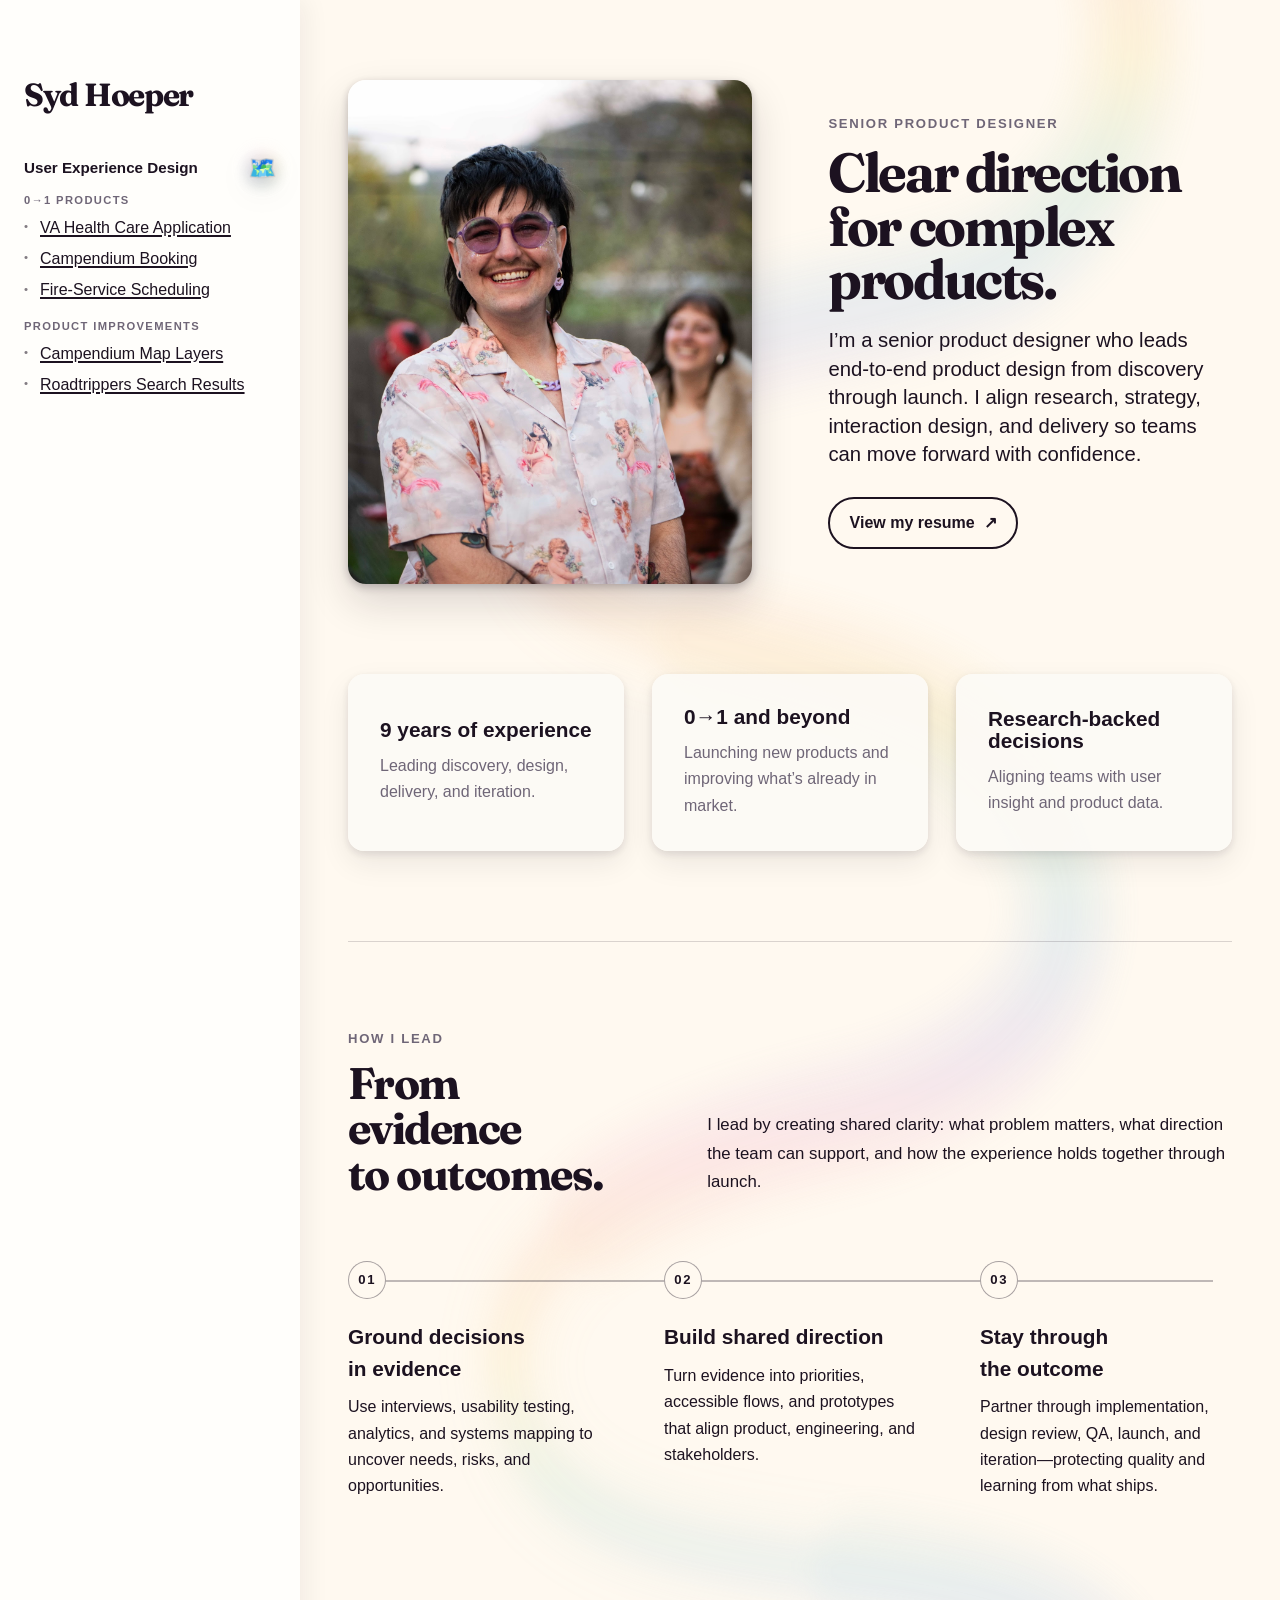
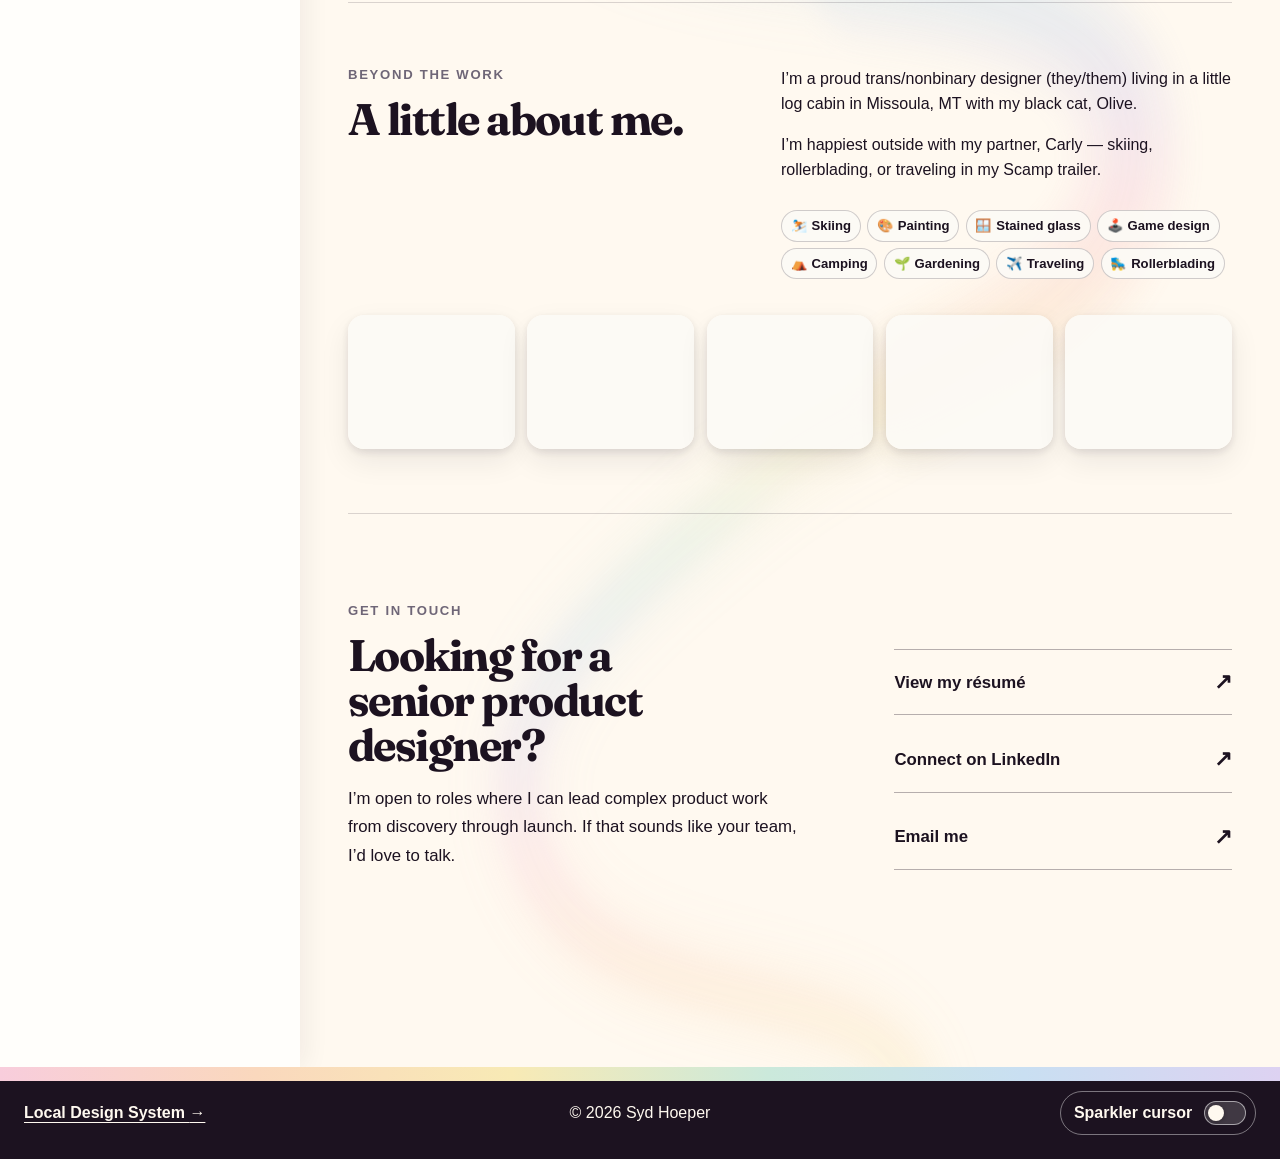
==== commit bf02f66a: "Strengthen homepage contact call to action" ====
--- a/index.html
+++ b/index.html
@@ -112,7 +112,7 @@
         </button>
     </footer>
 
-    <script src="script.js?v=54"></script>
+    <script src="script.js?v=56"></script>
 
 </body>
 </html>
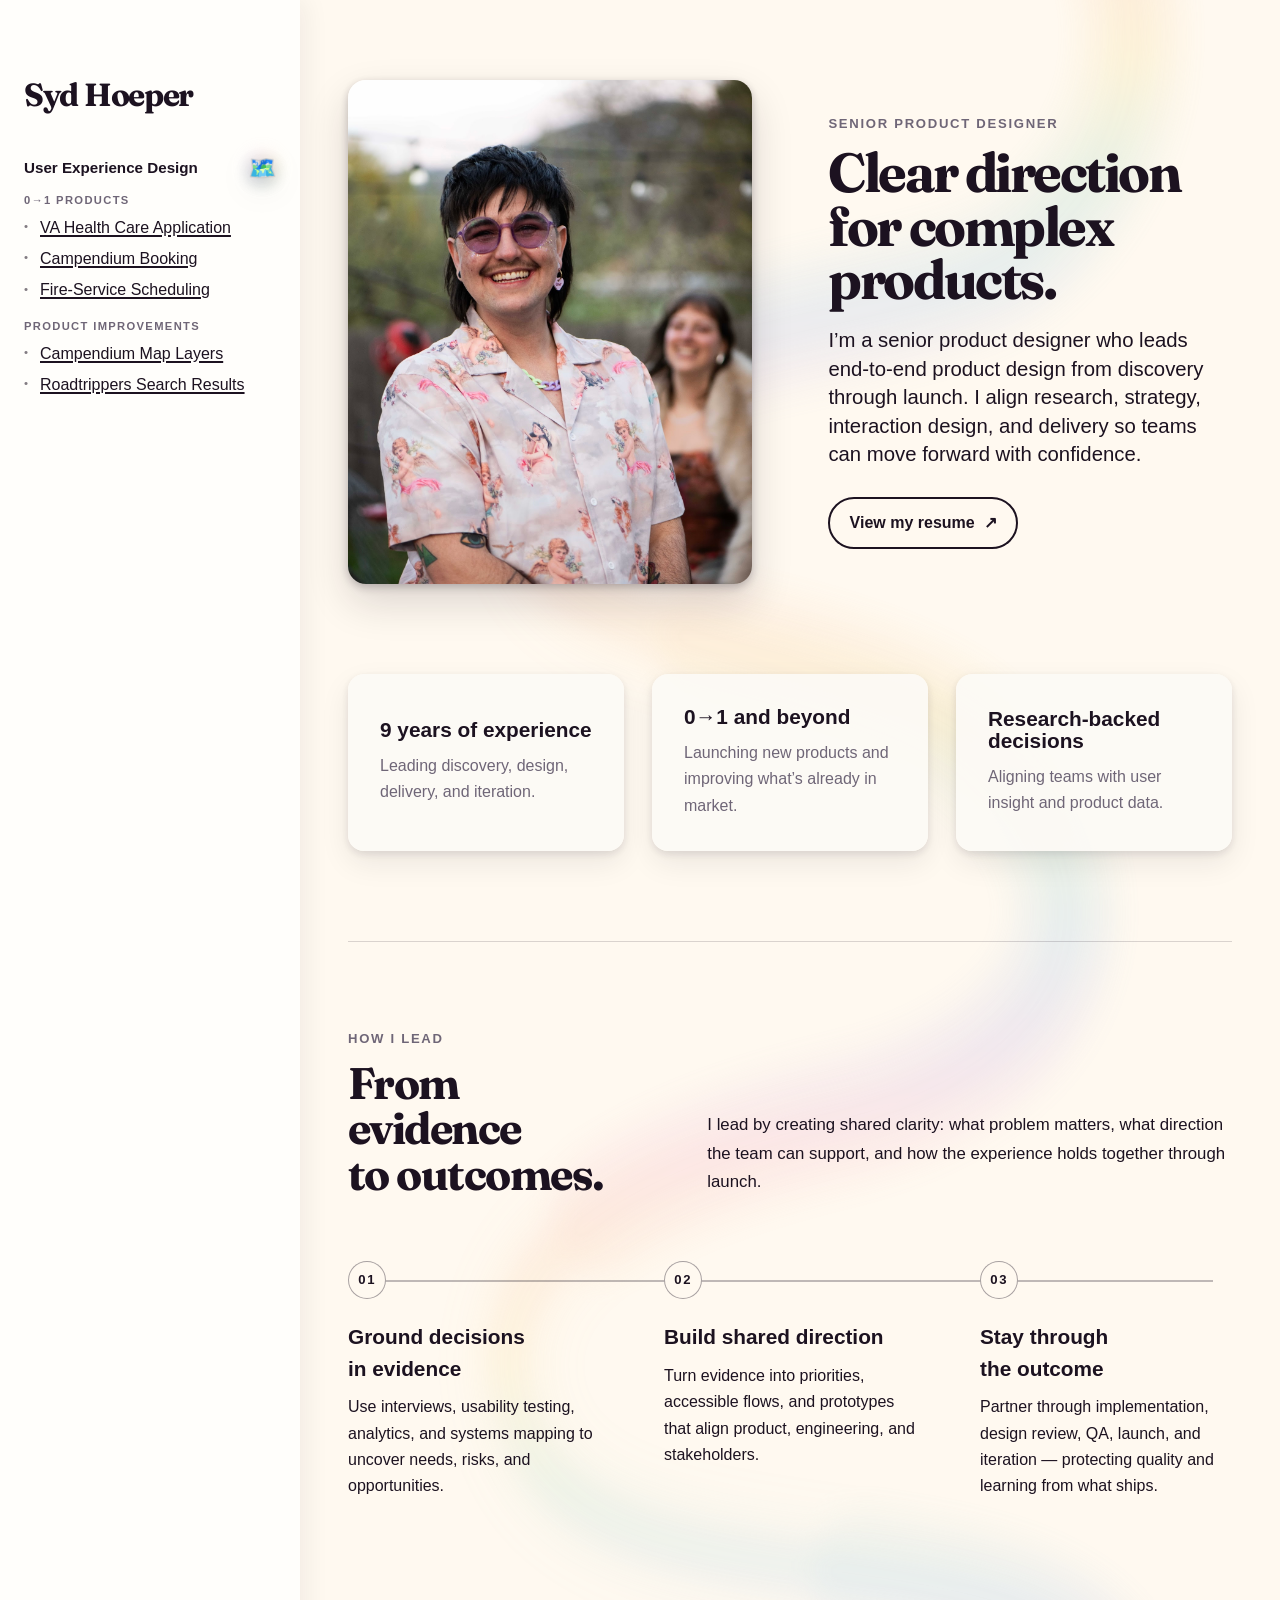
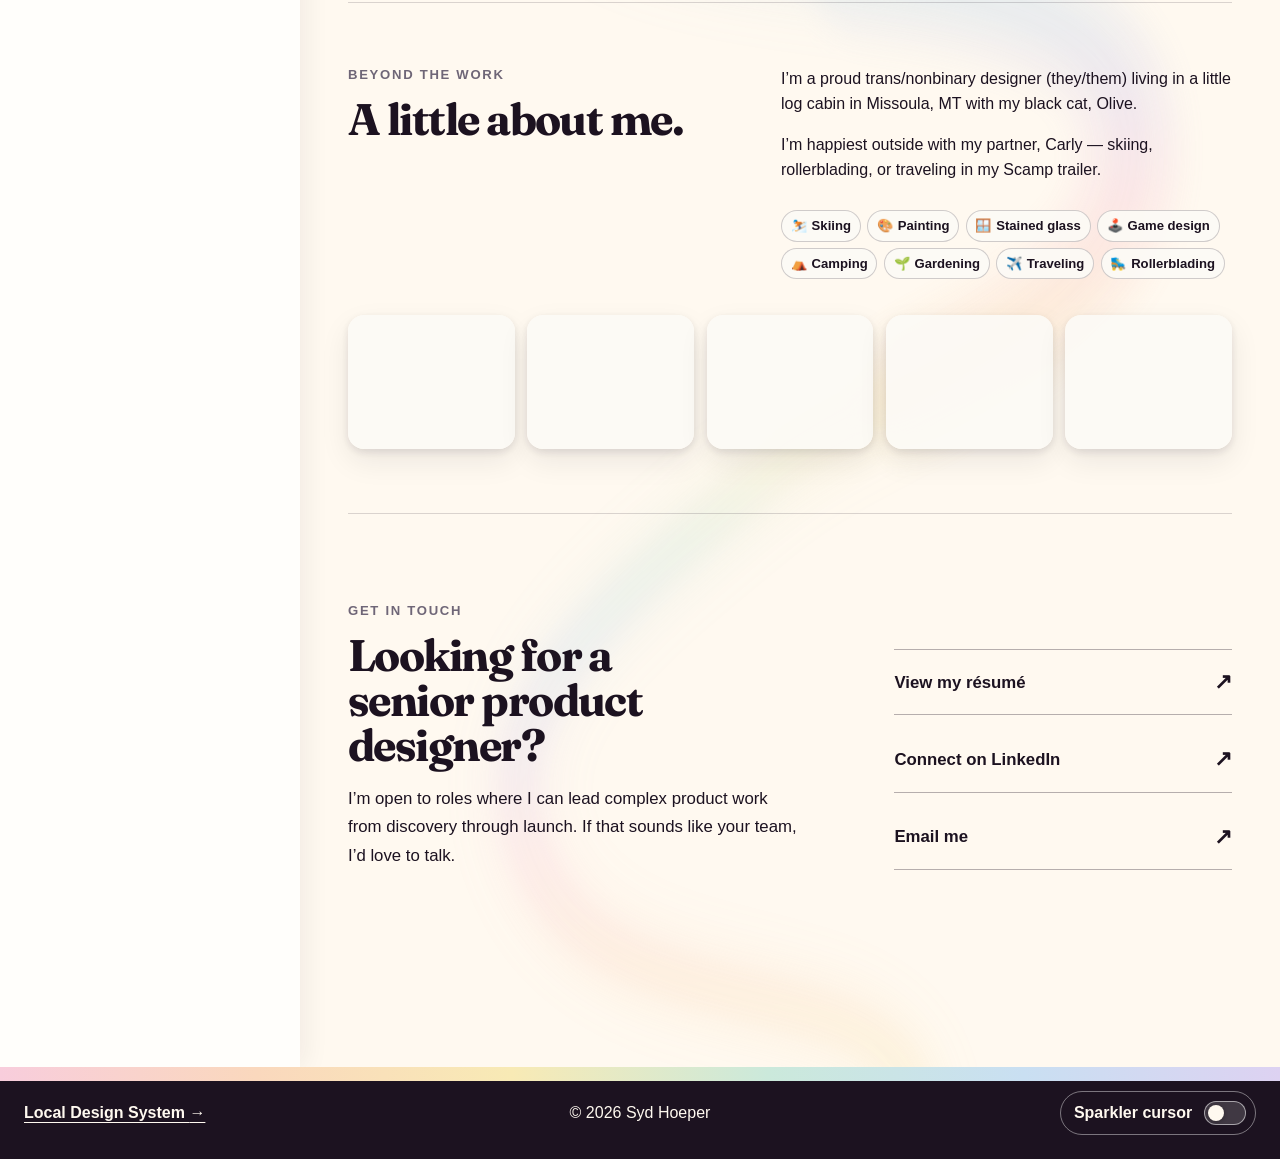
==== commit 6d2ff86a: "Fix leadership copy dash spacing" ====
--- a/index.html
+++ b/index.html
@@ -37,7 +37,7 @@
     <link rel="icon" type="image/png" sizes="192x192" href="favicon-192x192.png">
     <link rel="apple-touch-icon" sizes="180x180" href="apple-touch-icon.png">
 
-    <link rel="stylesheet" href="style.css?v=80">
+    <link rel="stylesheet" href="style.css?v=81">
 </head>
 
 <body>
@@ -112,7 +112,7 @@
         </button>
     </footer>
 
-    <script src="script.js?v=56"></script>
+    <script src="script.js?v=57"></script>
 
 </body>
 </html>
--- a/style.css
+++ b/style.css
@@ -1823,7 +1823,6 @@
     margin: clamp(3rem, 7vw, 5.5rem) 0;
     padding: clamp(3rem, 6vw, 5rem) 0;
     border-top: 1px solid rgba(var(--color-dark-rgb), 0.16);
-    border-bottom: 1px solid rgba(var(--color-dark-rgb), 0.16);
 }
 
 .case-study-brief-header {
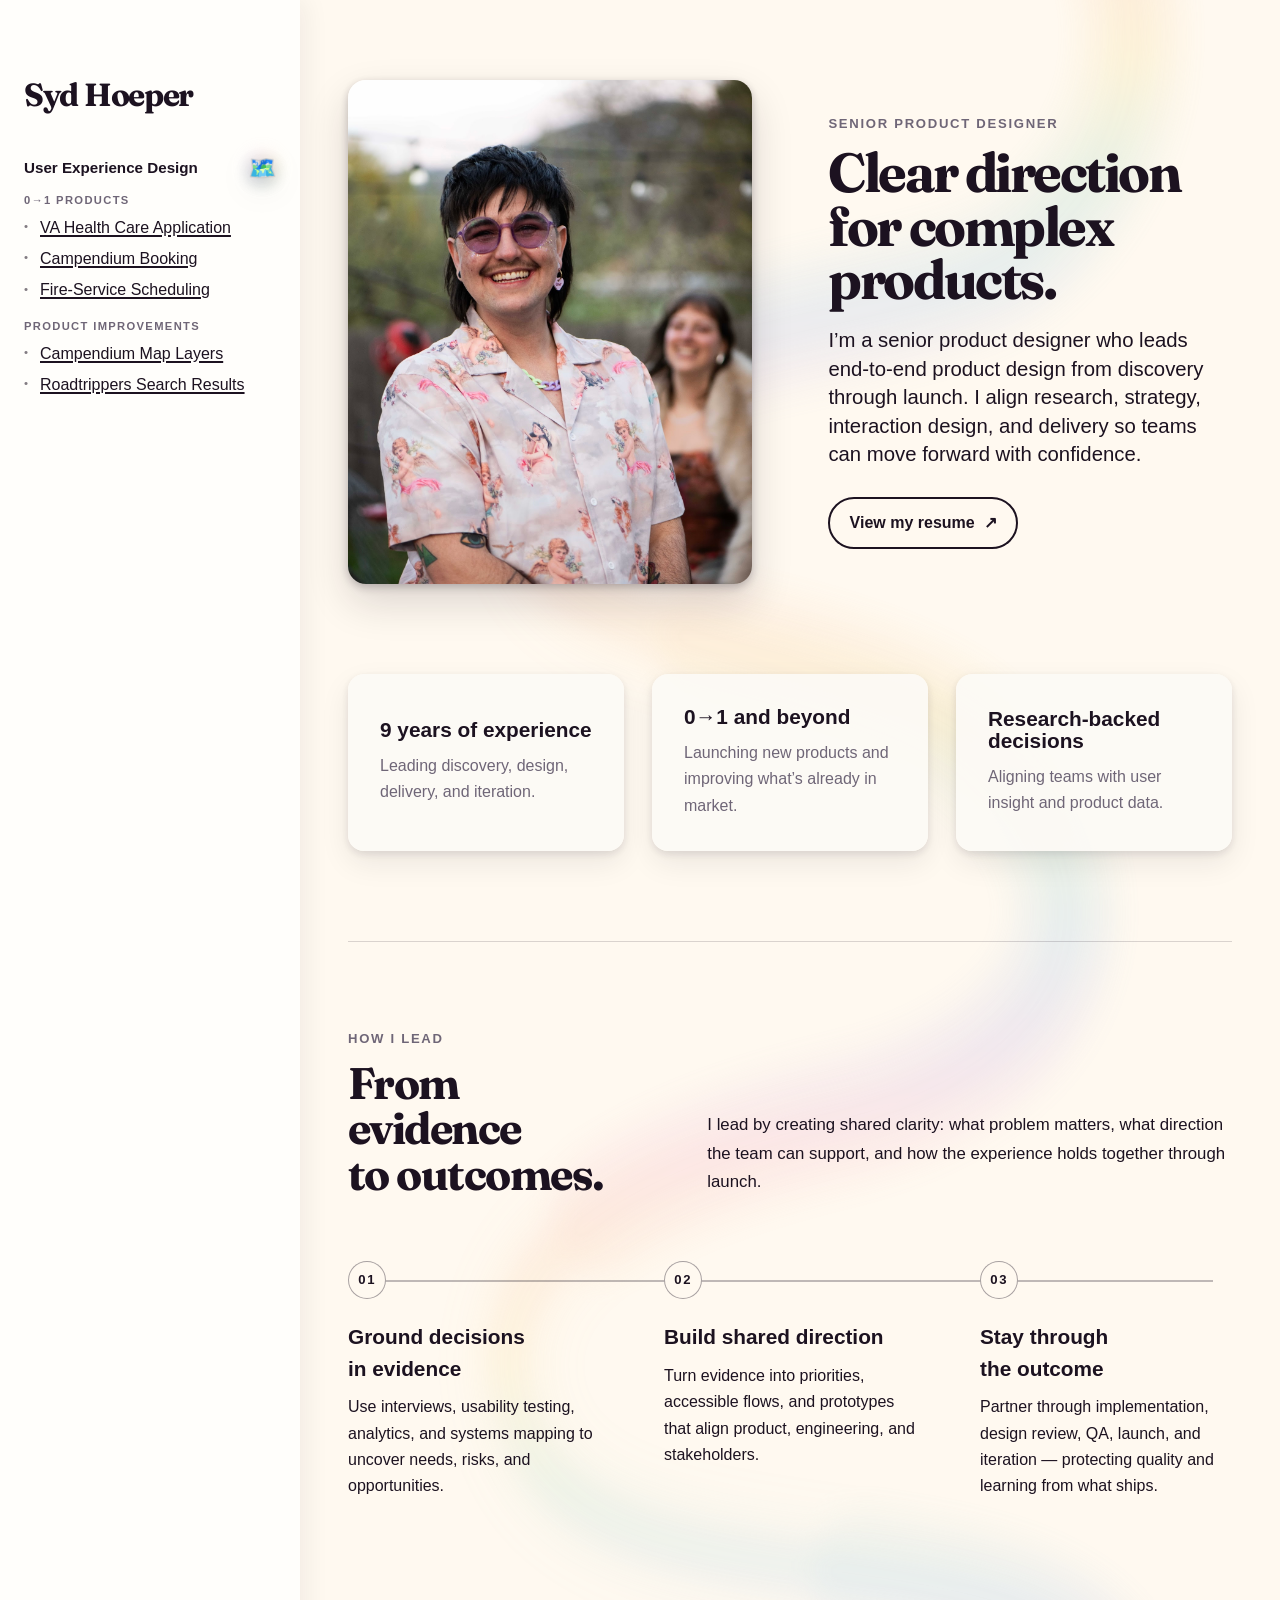
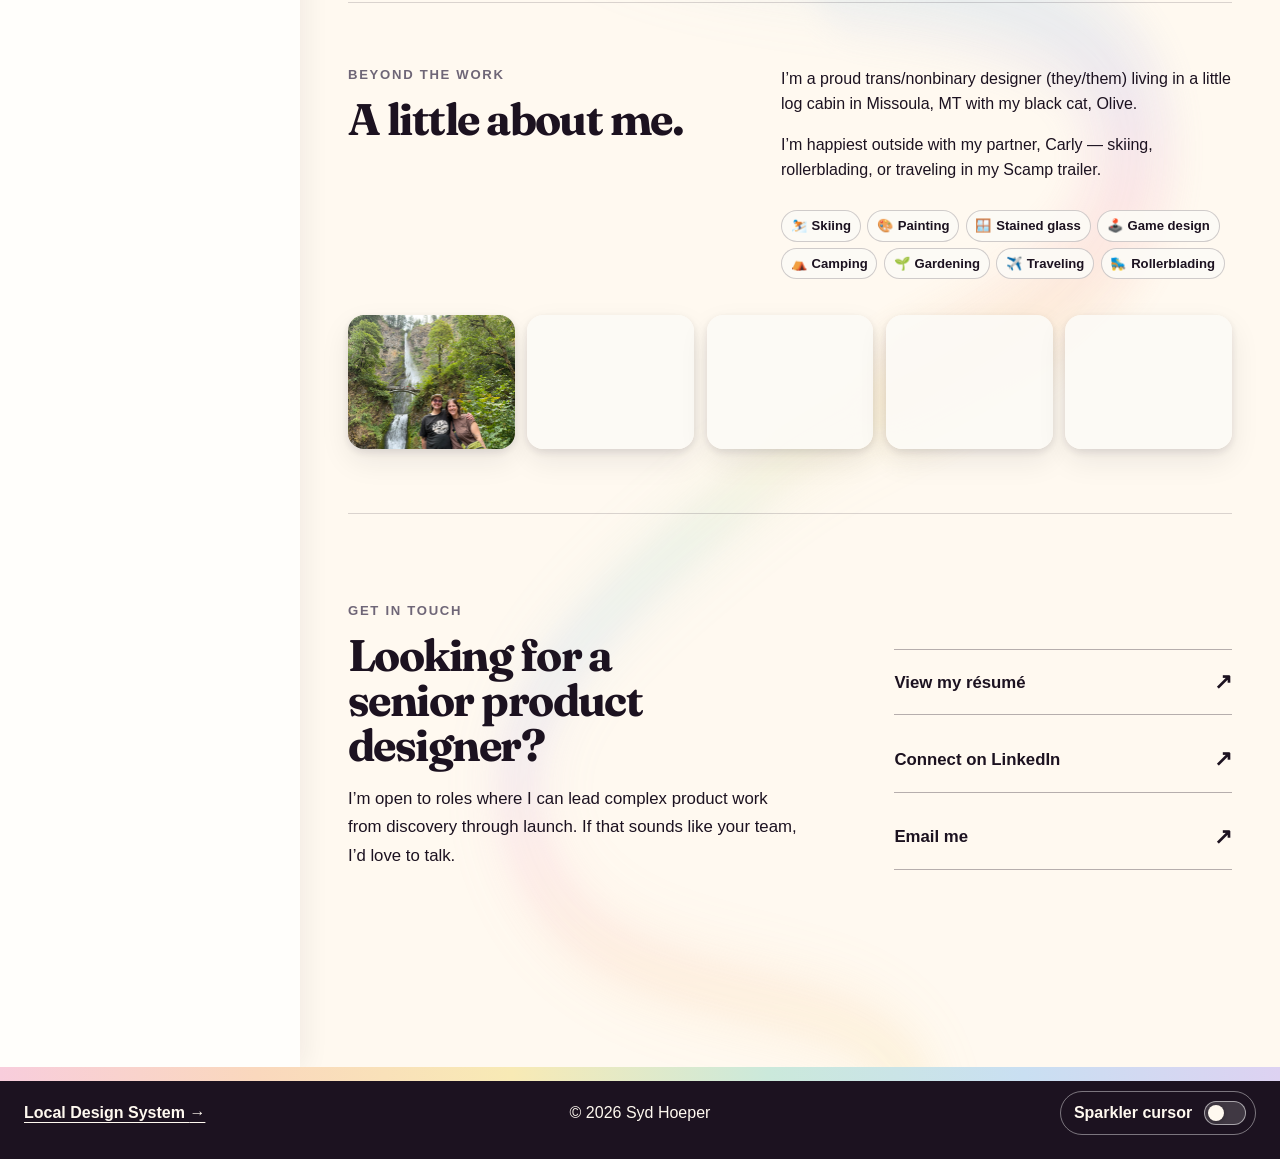
==== commit e94d7b44: "Rewrite case study overview blurbs" ====
--- a/index.html
+++ b/index.html
@@ -37,7 +37,7 @@
     <link rel="icon" type="image/png" sizes="192x192" href="favicon-192x192.png">
     <link rel="apple-touch-icon" sizes="180x180" href="apple-touch-icon.png">
 
-    <link rel="stylesheet" href="style.css?v=81">
+    <link rel="stylesheet" href="style.css?v=82">
 </head>
 
 <body>
@@ -112,7 +112,7 @@
         </button>
     </footer>
 
-    <script src="script.js?v=57"></script>
+    <script src="script.js?v=58"></script>
 
 </body>
 </html>
--- a/style.css
+++ b/style.css
@@ -1854,7 +1854,7 @@
 .case-study-brief-header > p {
     max-width: 58ch;
     margin: 0;
-    color: var(--color-muted);
+    color: var(--color-text);
     font-size: 1.05rem;
     line-height: 1.65;
 }
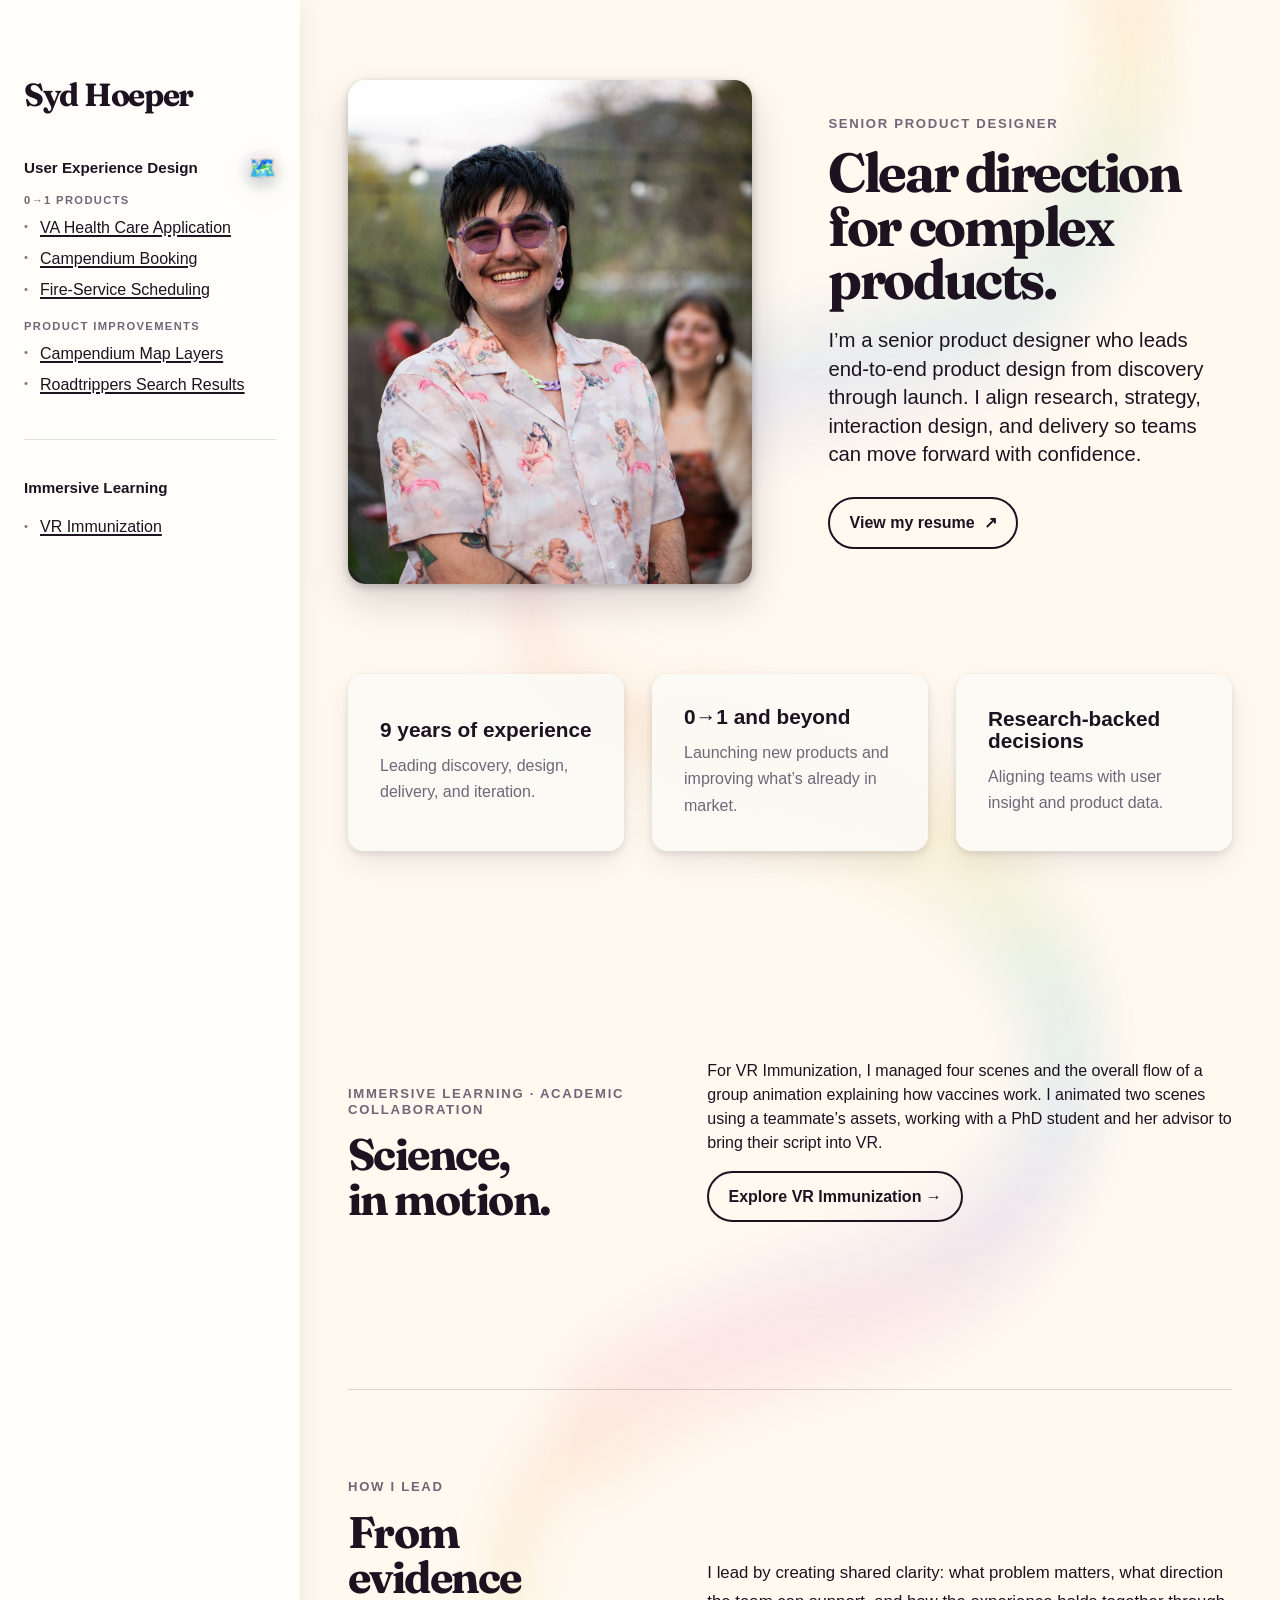
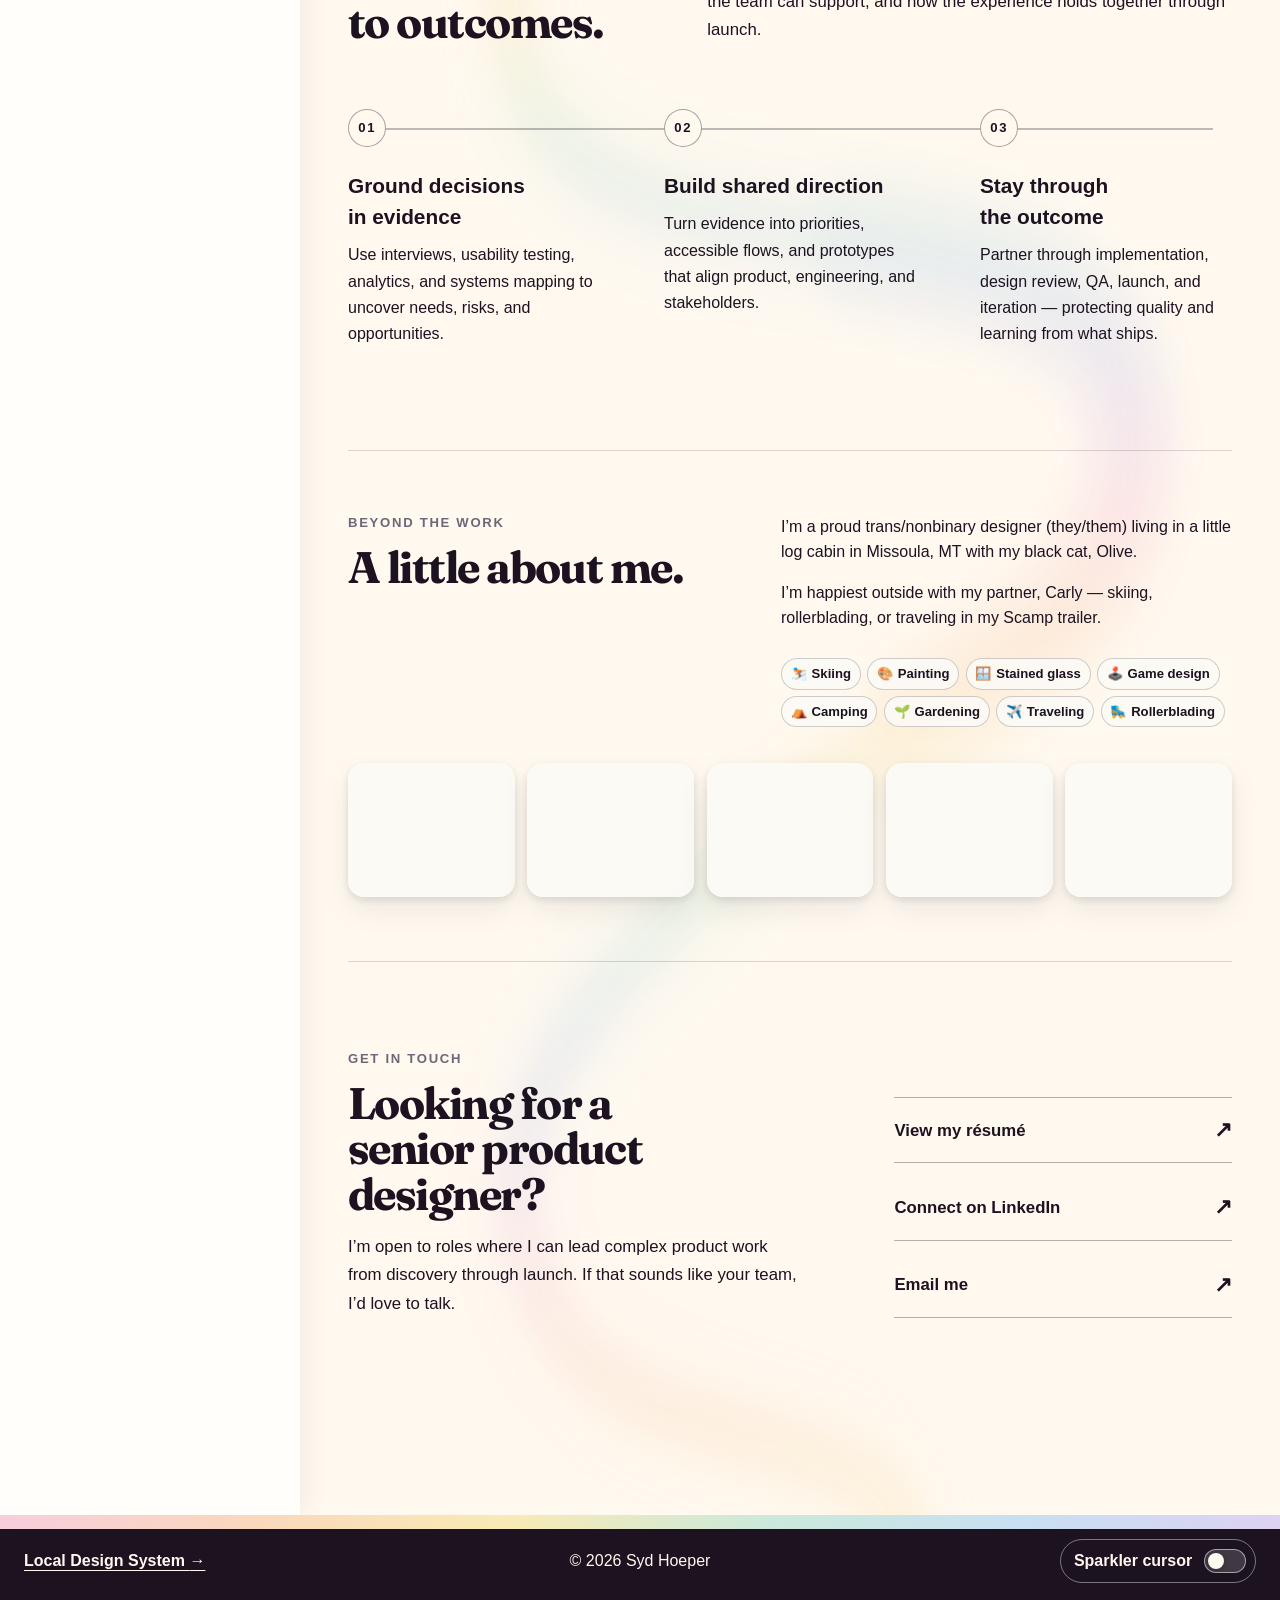
==== commit f0260ffa: "Add VR Immunization academic collaboration case study" ====
--- a/index.html
+++ b/index.html
@@ -88,6 +88,7 @@
                     </a>
 
                 </section>
+                <section class="navigation-group"><h2>Immersive Learning</h2><a href="#vr-immunization" data-page="vr-immunization">VR Immunization</a></section>
 
             </div>
 
@@ -112,7 +113,7 @@
         </button>
     </footer>
 
-    <script src="script.js?v=58"></script>
+    <script src="script.js?v=59"></script>
 
 </body>
 </html>
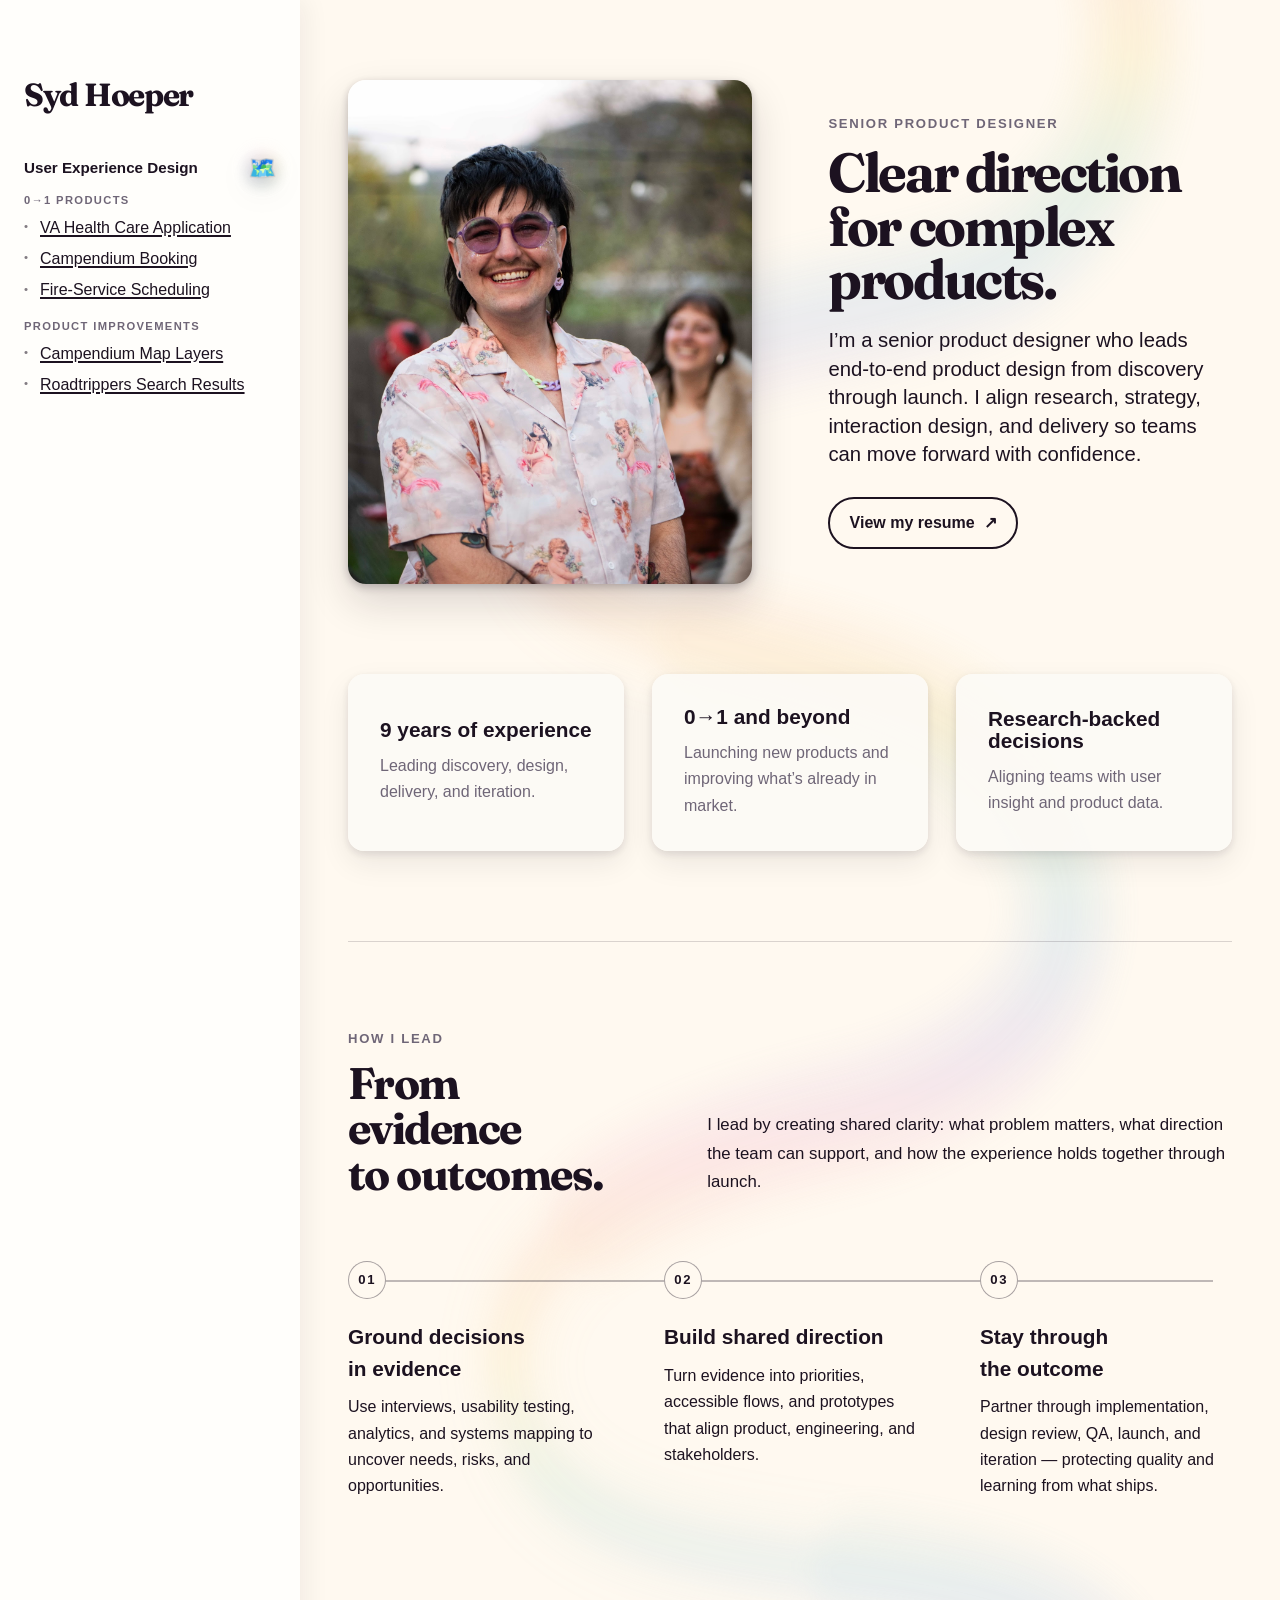
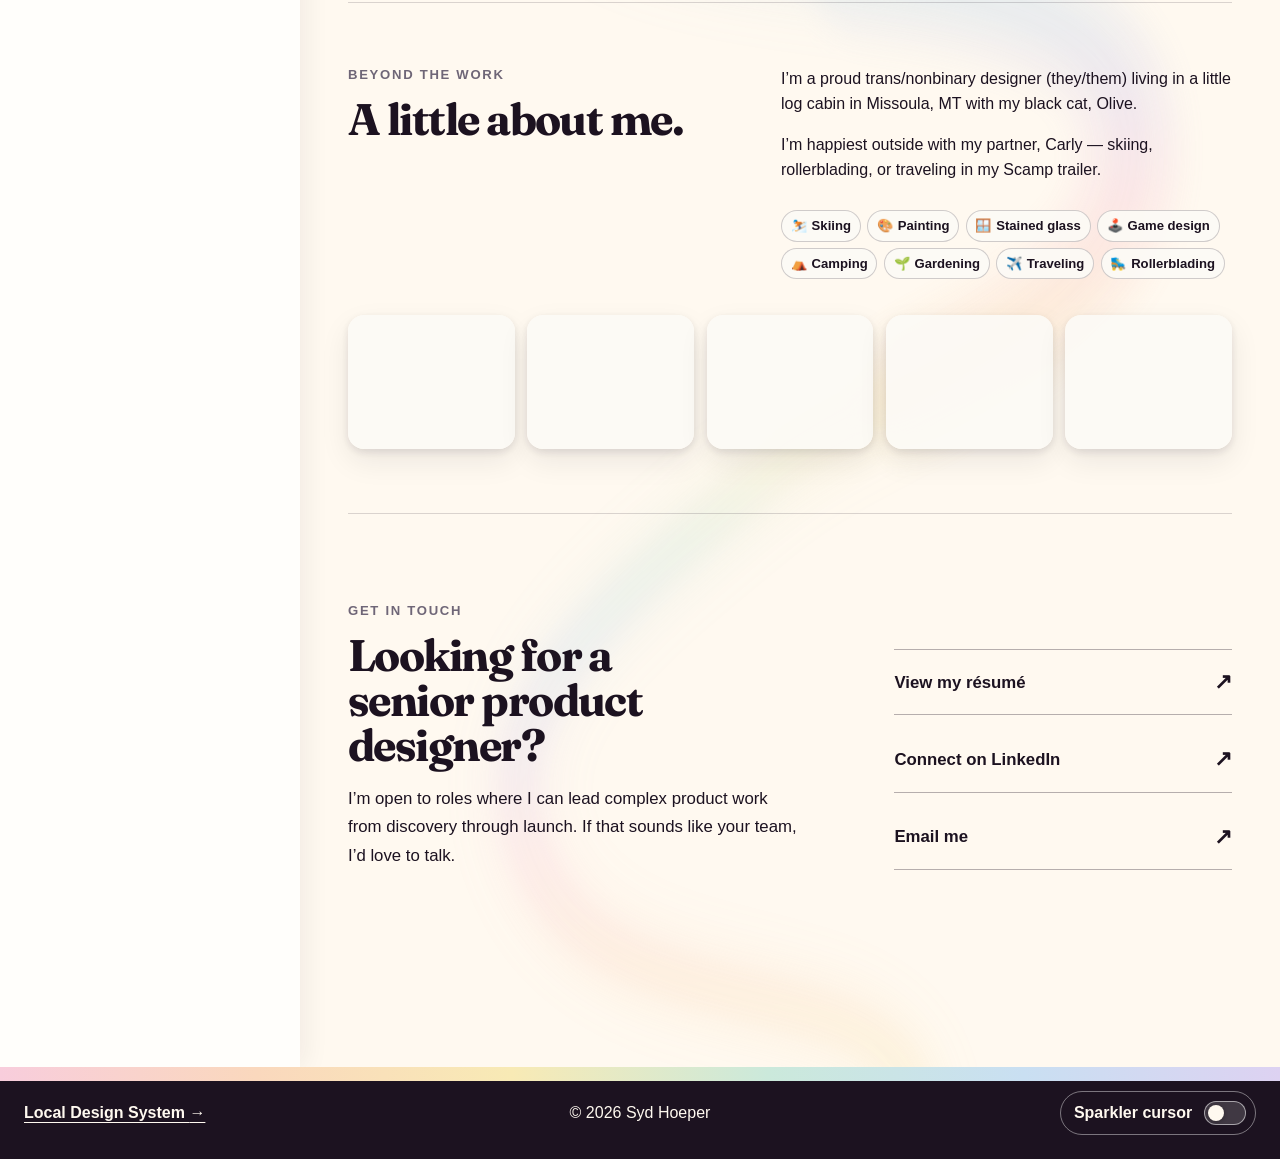
==== commit b57155ea: "Revert "Add VR Immunization academic collaboration case study" This reverts commit f0260ffa0cdb7256b" ====
--- a/index.html
+++ b/index.html
@@ -88,7 +88,6 @@
                     </a>
 
                 </section>
-                <section class="navigation-group"><h2>Immersive Learning</h2><a href="#vr-immunization" data-page="vr-immunization">VR Immunization</a></section>
 
             </div>
 
@@ -113,7 +112,7 @@
         </button>
     </footer>
 
-    <script src="script.js?v=59"></script>
+    <script src="script.js?v=58"></script>
 
 </body>
 </html>
